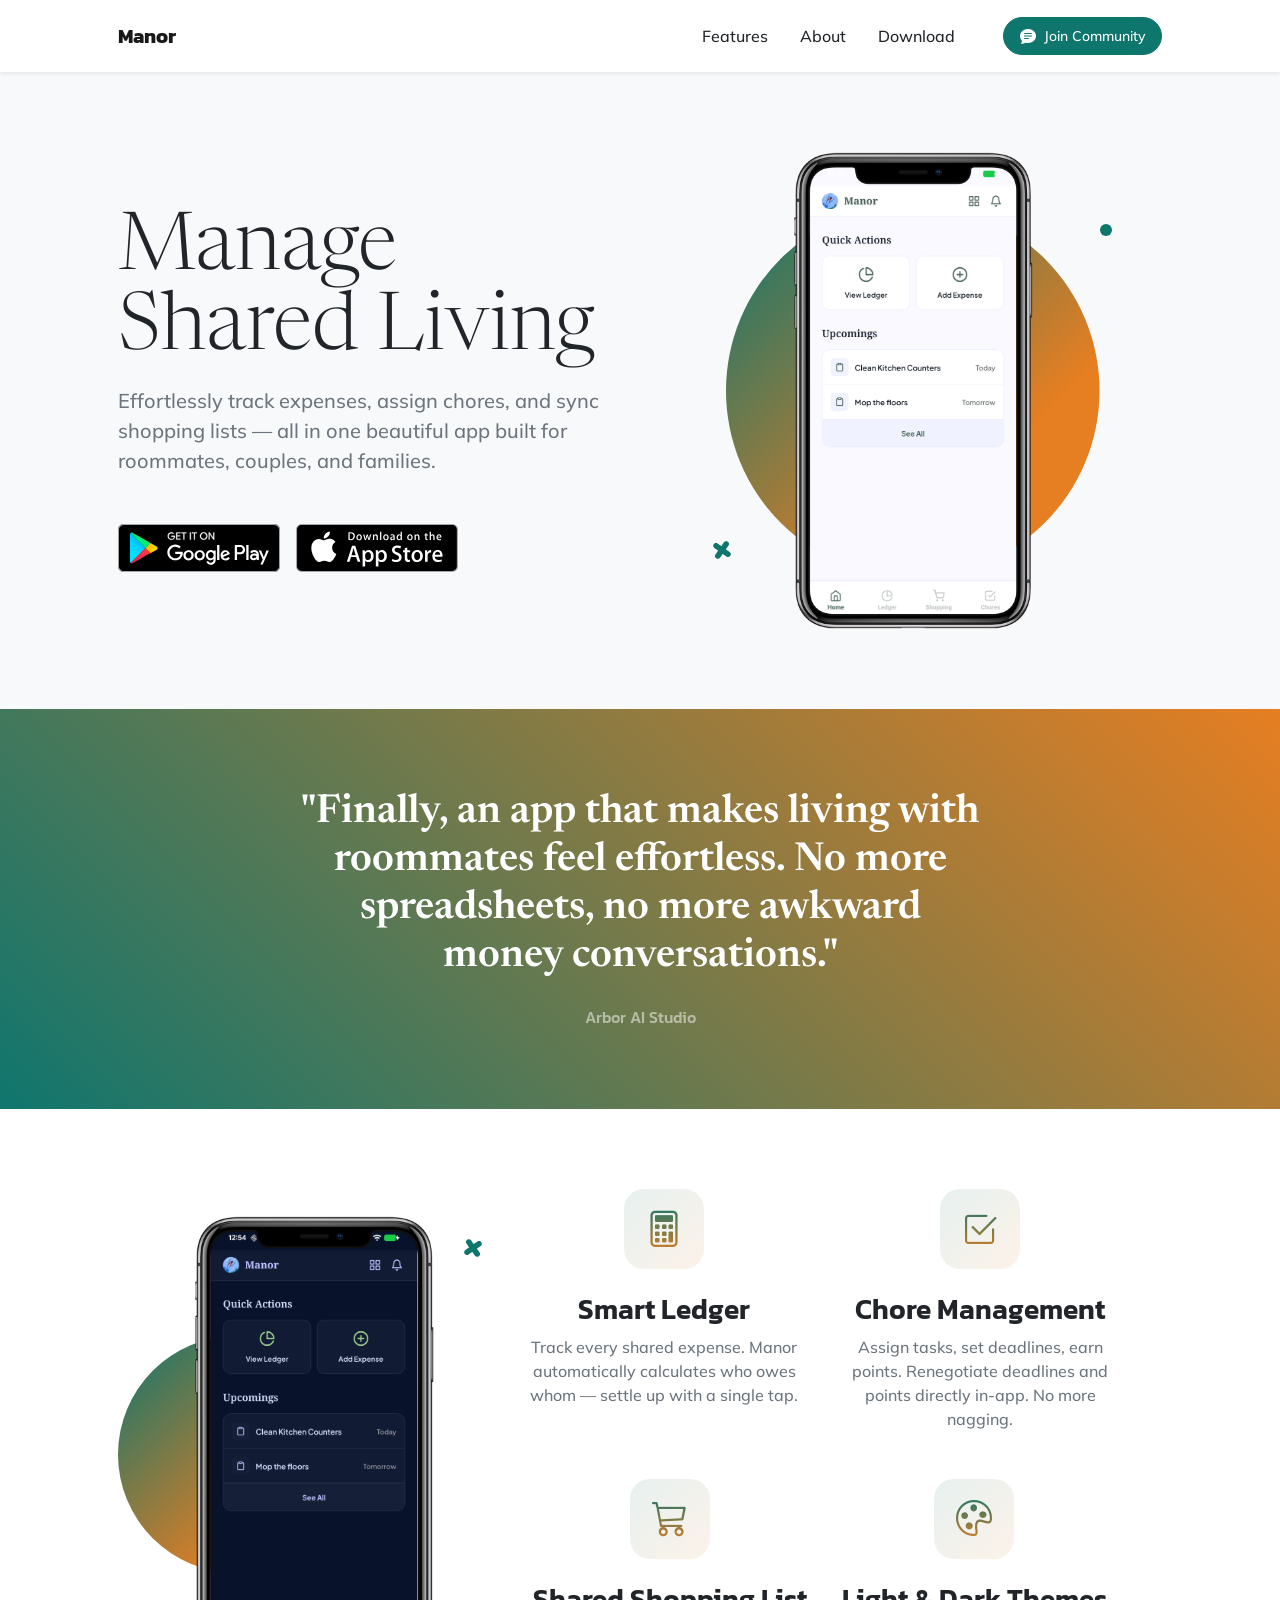
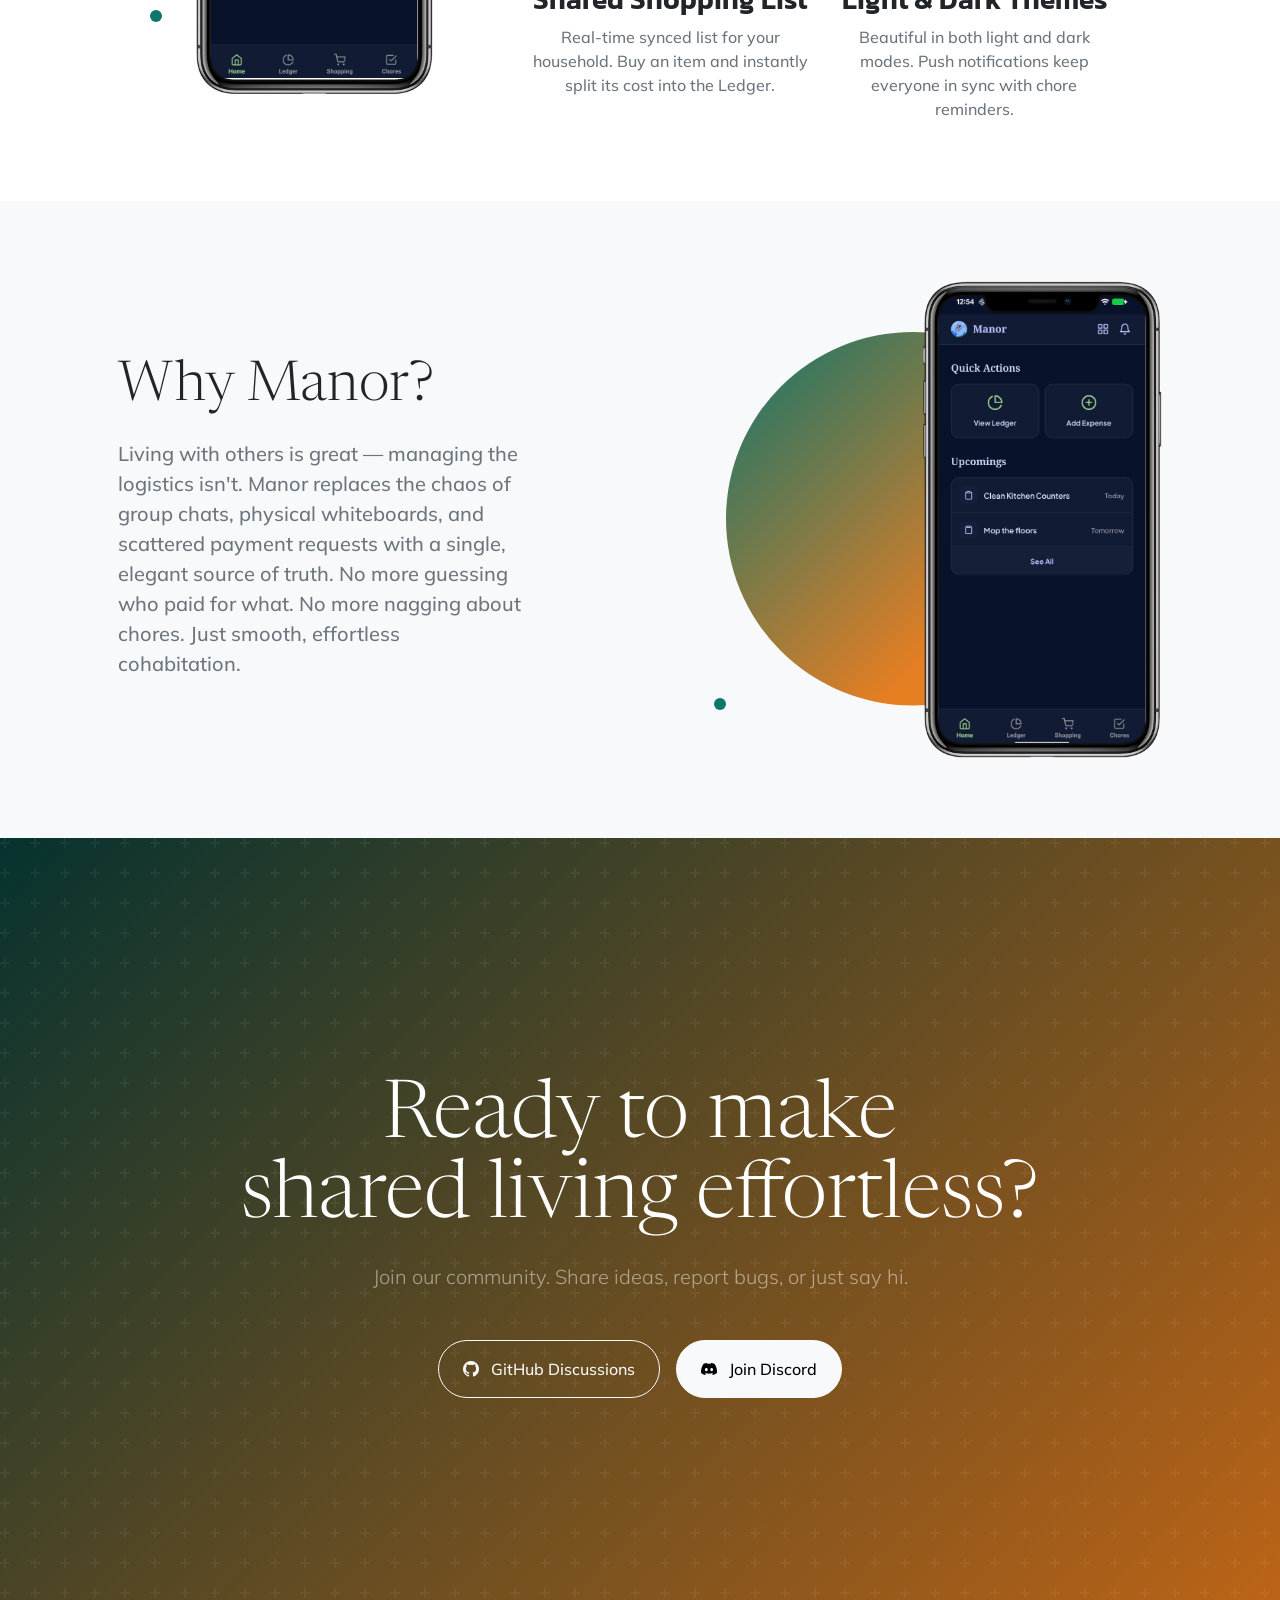
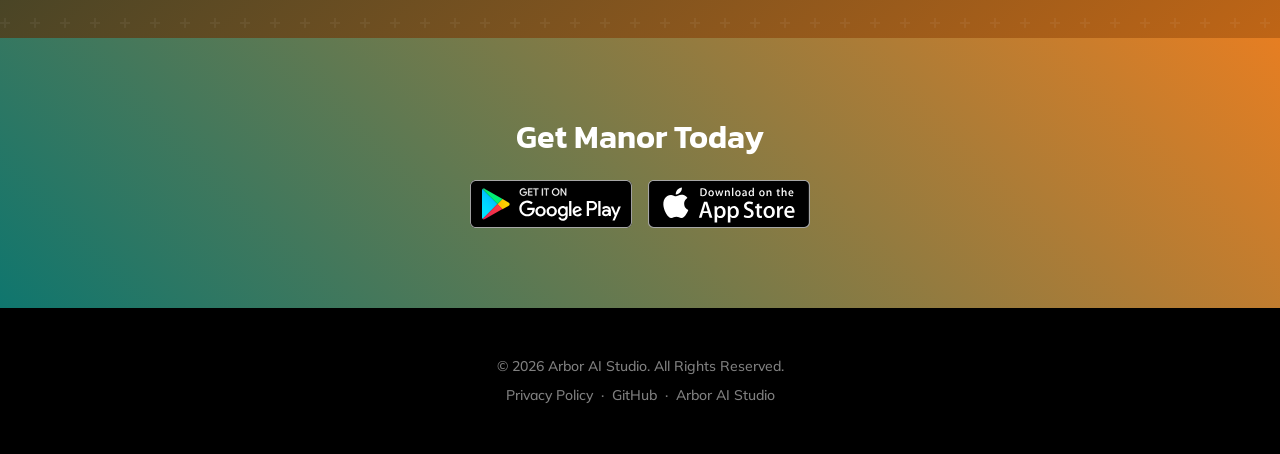
==== index.html @ 2f9d0861 "deploy: 63b6be047fc9ea821109b4c599ca8082a8f8515c arboraistudio/code-manor-home@63b6be047fc9ea821109b" ====
<!DOCTYPE html>
<html lang="en">
    <head>
        <meta charset="utf-8" />
        <meta name="viewport" content="width=device-width, initial-scale=1, shrink-to-fit=no" />
        <meta name="description" content="Manor makes shared living effortless. Track expenses, assign chores, and sync shopping lists — all in one app." />
        <meta name="author" content="Arbor AI Studio" />
        <title>Manor — Manage Shared Living</title>
        <link rel="icon" type="image/x-icon" href="assets/favicon.ico" />
        <!-- Bootstrap icons-->
        <link href="https://cdn.jsdelivr.net/npm/bootstrap-icons@1.5.0/font/bootstrap-icons.css" rel="stylesheet" />
        <!-- Google fonts-->
        <link rel="preconnect" href="https://fonts.gstatic.com" />
        <link href="https://fonts.googleapis.com/css2?family=Newsreader:ital,wght@0,600;1,600&amp;display=swap" rel="stylesheet" />
        <link href="https://fonts.googleapis.com/css2?family=Mulish:ital,wght@0,300;0,500;0,600;0,700;1,300;1,500;1,600;1,700&amp;display=swap" rel="stylesheet" />
        <link href="https://fonts.googleapis.com/css2?family=Kanit:ital,wght@0,400;1,400&amp;display=swap" rel="stylesheet" />
        <!-- Core theme CSS (includes Bootstrap)-->
        <link href="css/styles.css" rel="stylesheet" />
    </head>
    <body id="page-top">
        <!-- Navigation-->
        <nav class="navbar navbar-expand-lg navbar-light fixed-top shadow-sm" id="mainNav">
            <div class="container px-5">
                <a class="navbar-brand fw-bold" href="#page-top">Manor</a>
                <button class="navbar-toggler" type="button" data-bs-toggle="collapse" data-bs-target="#navbarResponsive" aria-controls="navbarResponsive" aria-expanded="false" aria-label="Toggle navigation">
                    Menu
                    <i class="bi-list"></i>
                </button>
                <div class="collapse navbar-collapse" id="navbarResponsive">
                    <ul class="navbar-nav ms-auto me-4 my-3 my-lg-0">
                        <li class="nav-item"><a class="nav-link me-lg-3" href="#features">Features</a></li>
                        <li class="nav-item"><a class="nav-link me-lg-3" href="#about">About</a></li>
                        <li class="nav-item"><a class="nav-link me-lg-3" href="#download">Download</a></li>
                    </ul>
                    <button class="btn btn-primary rounded-pill px-3 mb-2 mb-lg-0" data-bs-toggle="modal" data-bs-target="#feedbackModal">
                        <span class="d-flex align-items-center">
                            <i class="bi-chat-text-fill me-2"></i>
                            <span class="small">Join Community</span>
                        </span>
                    </button>
                </div>
            </div>
        </nav>
        <!-- Mashead header-->
        <header class="masthead">
            <div class="container px-5">
                <div class="row gx-5 align-items-center">
                    <div class="col-lg-6">
                        <!-- Mashead text and app badges-->
                        <div class="mb-5 mb-lg-0 text-center text-lg-start">
                            <h1 class="display-1 lh-1 mb-3">Manage Shared Living</h1>
                            <p class="lead fw-normal text-muted mb-5">Effortlessly track expenses, assign chores, and sync shopping lists — all in one beautiful app built for roommates, couples, and families.</p>
                            <div class="d-flex flex-column flex-lg-row align-items-center">
                                <a class="me-lg-3 mb-4 mb-lg-0" href="#!"><img class="app-badge" src="assets/img/google-play-badge.svg" alt="Get it on Google Play" /></a>
                                <a href="#!"><img class="app-badge" src="assets/img/app-store-badge.svg" alt="Download on the App Store" /></a>
                            </div>
                        </div>
                    </div>
                    <div class="col-lg-6">
                        <!-- Masthead device mockup with screenshot carousel-->
                        <div class="masthead-device-mockup">
                            <svg class="circle" viewBox="0 0 100 100" xmlns="http://www.w3.org/2000/svg">
                                <defs>
                                    <linearGradient id="circleGradient" gradientTransform="rotate(45)">
                                        <stop class="gradient-start-color" offset="0%"></stop>
                                        <stop class="gradient-end-color" offset="100%"></stop>
                                    </linearGradient>
                                </defs>
                                <circle cx="50" cy="50" r="50"></circle></svg
                            ><svg class="shape-1 d-none d-sm-block" viewBox="0 0 240.83 240.83" xmlns="http://www.w3.org/2000/svg">
                                <rect x="-32.54" y="78.39" width="305.92" height="84.05" rx="42.03" transform="translate(120.42 -49.88) rotate(45)"></rect>
                                <rect x="-32.54" y="78.39" width="305.92" height="84.05" rx="42.03" transform="translate(-49.88 120.42) rotate(-45)"></rect></svg
                            ><svg class="shape-2 d-none d-sm-block" viewBox="0 0 100 100" xmlns="http://www.w3.org/2000/svg"><circle cx="50" cy="50" r="50"></circle></svg>
                            <div class="device-wrapper">
                                <div class="device" data-device="iPhoneX" data-orientation="portrait" data-color="black">
                                    <div class="screen bg-black">
                                        <div class="screenshot-carousel" id="heroCarousel">
                                            <img src="assets/img/screenshots/light_01_home.png" alt="Home Dashboard" data-index="0" />
                                            <img src="assets/img/screenshots/light_02_ledger.png" alt="Ledger &amp; Expenses" data-index="1" />
                                            <img src="assets/img/screenshots/light_03_shopping.png" alt="Shared Shopping" data-index="2" />
                                            <img src="assets/img/screenshots/light_04_chores_list.png" alt="Chores List" data-index="3" />
                                            <img src="assets/img/screenshots/light_05_chore_details.png" alt="Chore Details" data-index="4" />
                                            <img src="assets/img/screenshots/light_06_chore_negotiate.png" alt="Chore Renegotiation" data-index="5" />
                                        </div>
                                    </div>
                                </div>
                            </div>
                        </div>
                    </div>
                </div>
            </div>
        </header>
        <!-- Quote/testimonial aside-->
        <aside class="text-center bg-gradient-primary-to-secondary">
            <div class="container px-5">
                <div class="row gx-5 justify-content-center">
                    <div class="col-xl-8">
                        <div class="h2 fs-1 text-white mb-4">"Finally, an app that makes living with roommates feel effortless. No more spreadsheets, no more awkward money conversations."</div>
                        <div class="text-white-50 font-alt">Arbor AI Studio</div>
                    </div>
                </div>
            </div>
        </aside>
        <!-- App features section-->
        <section id="features">
            <div class="container px-5">
                <div class="row gx-5 align-items-center">
                    <div class="col-lg-8 order-lg-1 mb-5 mb-lg-0">
                        <div class="container-fluid px-5">
                            <div class="row gx-5">
                                <div class="col-md-6 mb-5">
                                    <!-- Feature item: Ledger-->
                                    <div class="text-center">
                                        <div class="icon-feature-grid"><i class="bi-calculator"></i></div>
                                        <h3 class="font-alt">Smart Ledger</h3>
                                        <p class="text-muted mb-0">Track every shared expense. Manor automatically calculates who owes whom — settle up with a single tap.</p>
                                    </div>
                                </div>
                                <div class="col-md-6 mb-5">
                                    <!-- Feature item: Chores-->
                                    <div class="text-center">
                                        <div class="icon-feature-grid"><i class="bi-check2-square"></i></div>
                                        <h3 class="font-alt">Chore Management</h3>
                                        <p class="text-muted mb-0">Assign tasks, set deadlines, earn points. Renegotiate deadlines and points directly in-app. No more nagging.</p>
                                    </div>
                                </div>
                            </div>
                            <div class="row">
                                <div class="col-md-6 mb-5 mb-md-0">
                                    <!-- Feature item: Shopping-->
                                    <div class="text-center">
                                        <div class="icon-feature-grid"><i class="bi-cart3"></i></div>
                                        <h3 class="font-alt">Shared Shopping List</h3>
                                        <p class="text-muted mb-0">Real-time synced list for your household. Buy an item and instantly split its cost into the Ledger.</p>
                                    </div>
                                </div>
                                <div class="col-md-6">
                                    <!-- Feature item: Themes & Notifications-->
                                    <div class="text-center">
                                        <div class="icon-feature-grid"><i class="bi-palette"></i></div>
                                        <h3 class="font-alt">Light & Dark Themes</h3>
                                        <p class="text-muted mb-0">Beautiful in both light and dark modes. Push notifications keep everyone in sync with chore reminders.</p>
                                    </div>
                                </div>
                            </div>
                        </div>
                    </div>
                    <div class="col-lg-4 order-lg-0">
                        <!-- Features section device mockup-->
                        <div class="features-device-mockup">
                            <svg class="circle" viewBox="0 0 100 100" xmlns="http://www.w3.org/2000/svg">
                                <defs>
                                    <linearGradient id="circleGradient" gradientTransform="rotate(45)">
                                        <stop class="gradient-start-color" offset="0%"></stop>
                                        <stop class="gradient-end-color" offset="100%"></stop>
                                    </linearGradient>
                                </defs>
                                <circle cx="50" cy="50" r="50"></circle></svg
                            ><svg class="shape-1 d-none d-sm-block" viewBox="0 0 240.83 240.83" xmlns="http://www.w3.org/2000/svg">
                                <rect x="-32.54" y="78.39" width="305.92" height="84.05" rx="42.03" transform="translate(120.42 -49.88) rotate(45)"></rect>
                                <rect x="-32.54" y="78.39" width="305.92" height="84.05" rx="42.03" transform="translate(-49.88 120.42) rotate(-45)"></rect></svg
                            ><svg class="shape-2 d-none d-sm-block" viewBox="0 0 100 100" xmlns="http://www.w3.org/2000/svg"><circle cx="50" cy="50" r="50"></circle></svg>
                            <div class="device-wrapper">
                                <div class="device" data-device="iPhoneX" data-orientation="portrait" data-color="black">
                                    <div class="screen bg-black">
                                        <div class="screenshot-carousel" id="featuresCarousel">
                                            <img src="assets/img/screenshots/dark_01_home.png" alt="Dark Home Dashboard" data-index="0" />
                                            <img src="assets/img/screenshots/dark_02_ledger.png" alt="Dark Ledger" data-index="1" />
                                            <img src="assets/img/screenshots/dark_03_shopping.png" alt="Dark Shopping" data-index="2" />
                                            <img src="assets/img/screenshots/dark_04_chores_list.png" alt="Dark Chores List" data-index="3" />
                                            <img src="assets/img/screenshots/dark_05_chore_details.png" alt="Dark Chore Details" data-index="4" />
                                            <img src="assets/img/screenshots/dark_06_chore_negotiate.png" alt="Dark Renegotiation" data-index="5" />
                                        </div>
                                    </div>
                                </div>
                            </div>
                        </div>
                    </div>
                </div>
            </div>
        </section>
        <!-- About section-->
        <section class="bg-light" id="about">
            <div class="container px-5">
                <div class="row gx-5 align-items-center justify-content-center justify-content-lg-between">
                    <div class="col-12 col-lg-5">
                        <h2 class="display-4 lh-1 mb-4">Why Manor?</h2>
                        <p class="lead fw-normal text-muted mb-5 mb-lg-0">Living with others is great — managing the logistics isn't. Manor replaces the chaos of group chats, physical whiteboards, and scattered payment requests with a single, elegant source of truth. No more guessing who paid for what. No more nagging about chores. Just smooth, effortless cohabitation.</p>
                    </div>
                    <div class="col-sm-8 col-md-6">
                        <div class="about-device-mockup">
                            <svg class="circle" viewBox="0 0 100 100" xmlns="http://www.w3.org/2000/svg">
                                <defs>
                                    <linearGradient id="circleGradient" gradientTransform="rotate(45)">
                                        <stop class="gradient-start-color" offset="0%"></stop>
                                        <stop class="gradient-end-color" offset="100%"></stop>
                                    </linearGradient>
                                </defs>
                                <circle cx="50" cy="50" r="50"></circle></svg
                            ><svg class="shape-1 d-none d-sm-block" viewBox="0 0 240.83 240.83" xmlns="http://www.w3.org/2000/svg">
                                <rect x="-32.54" y="78.39" width="305.92" height="84.05" rx="42.03" transform="translate(120.42 -49.88) rotate(45)"></rect>
                                <rect x="-32.54" y="78.39" width="305.92" height="84.05" rx="42.03" transform="translate(-49.88 120.42) rotate(-45)"></rect></svg
                            ><svg class="shape-2 d-none d-sm-block" viewBox="0 0 100 100" xmlns="http://www.w3.org/2000/svg"><circle cx="50" cy="50" r="50"></circle></svg>
                            <div class="device-wrapper">
                                <div class="device" data-device="iPhoneX" data-orientation="portrait" data-color="black">
                                    <div class="screen bg-black">
                                        <div class="screenshot-carousel" id="aboutCarousel">
                                            <img src="assets/img/screenshots/dark_01_home.png" alt="Dark Home" data-index="0" />
                                            <img src="assets/img/screenshots/dark_02_ledger.png" alt="Dark Ledger" data-index="1" />
                                            <img src="assets/img/screenshots/dark_04_chores_list.png" alt="Dark Chores" data-index="2" />
                                        </div>
                                    </div>
                                </div>
                            </div>
                        </div>
                    </div>
                </div>
            </div>
        </section>
        <!-- Call to action section-->
        <section class="cta">
            <div class="cta-content">
                <div class="container px-5 text-center">
                    <h2 class="text-white display-1 lh-1 mb-4">
                        Ready to make
                        <br />
                        shared living effortless?
                    </h2>
                    <p class="text-white-50 lead mb-5">Join our community. Share ideas, report bugs, or just say hi.</p>
                    <div class="d-flex flex-column flex-sm-row justify-content-center gap-3">
                        <a class="btn btn-outline-light py-3 px-4 rounded-pill" href="https://github.com/arboraistudio/manor-discussion/discussions/new?category=new-ideas-feature-request" target="_blank">
                            <i class="bi-github me-2"></i>
                            GitHub Discussions
                        </a>
                        <a class="btn btn-light py-3 px-4 rounded-pill" data-bs-toggle="modal" data-bs-target="#feedbackModal">
                            <i class="bi-discord me-2"></i>
                            Join Discord
                        </a>
                    </div>
                </div>
            </div>
        </section>
        <!-- App badge section-->
        <section class="bg-gradient-primary-to-secondary" id="download">
            <div class="container px-5">
                <h2 class="text-center text-white font-alt mb-4">Get Manor Today</h2>
                <div class="d-flex flex-column flex-lg-row align-items-center justify-content-center">
                    <a class="me-lg-3 mb-4 mb-lg-0" href="#!"><img class="app-badge" src="assets/img/google-play-badge.svg" alt="Get it on Google Play" /></a>
                    <a href="#!"><img class="app-badge" src="assets/img/app-store-badge.svg" alt="Download on the App Store" /></a>
                </div>
            </div>
        </section>
        <!-- Footer-->
        <footer class="bg-black text-center py-5">
            <div class="container px-5">
                <div class="text-white-50 small">
                    <div class="mb-2">&copy; 2026 Arbor AI Studio. All Rights Reserved.</div>
                    <a href="privacy/">Privacy Policy</a>
                    <span class="mx-1">&middot;</span>
                    <a href="https://github.com/arboraistudio/manor-home" target="_blank">GitHub</a>
                    <span class="mx-1">&middot;</span>
                    <a href="https://arboraistudio.com" target="_blank">Arbor AI Studio</a>
                </div>
            </div>
        </footer>
        <!-- Feedback Modal-->
        <div class="modal fade" id="feedbackModal" tabindex="-1" aria-labelledby="feedbackModalLabel" aria-hidden="true">
            <div class="modal-dialog modal-dialog-centered">
                <div class="modal-content">
                    <div class="modal-header bg-gradient-primary-to-secondary p-4">
                        <h5 class="modal-title font-alt text-white" id="feedbackModalLabel">Join the Community</h5>
                        <button class="btn-close btn-close-white" type="button" data-bs-dismiss="modal" aria-label="Close"></button>
                    </div>
                    <div class="modal-body border-0 p-4">
                        <div class="text-center mb-4">
                            <p class="lead mb-4">We'd love to hear from you! Join our community to share feedback, request features, or just say hi.</p>
                            <div class="d-flex flex-column gap-3 align-items-center">
                                <a class="btn btn-primary rounded-pill px-4 py-3 w-100" href="https://github.com/arboraistudio/manor-discussion/discussions/new?category=new-ideas-feature-request" target="_blank">
                                    <i class="bi-github me-2"></i>
                                    GitHub Discussions
                                </a>
                                <a class="btn btn-outline-primary rounded-pill px-4 py-3 w-100" href="https://discord.gg/J4cp3aukYS" target="_blank">
                                    <i class="bi-discord me-2"></i>
                                    Join Discord
                                </a>
                                <a class="btn btn-link text-muted" href="mailto:contact@arboraistudio.com">
                                    <i class="bi-envelope me-2"></i>
                                    contact@arboraistudio.com
                                </a>
                            </div>
                        </div>
                    </div>
                </div>
            </div>
        </div>
        <!-- Bootstrap core JS-->
        <script src="https://cdn.jsdelivr.net/npm/bootstrap@5.2.3/dist/js/bootstrap.bundle.min.js"></script>
        <!-- Core theme JS-->
        <script src="js/scripts.js"></script>
    </body>
</html>
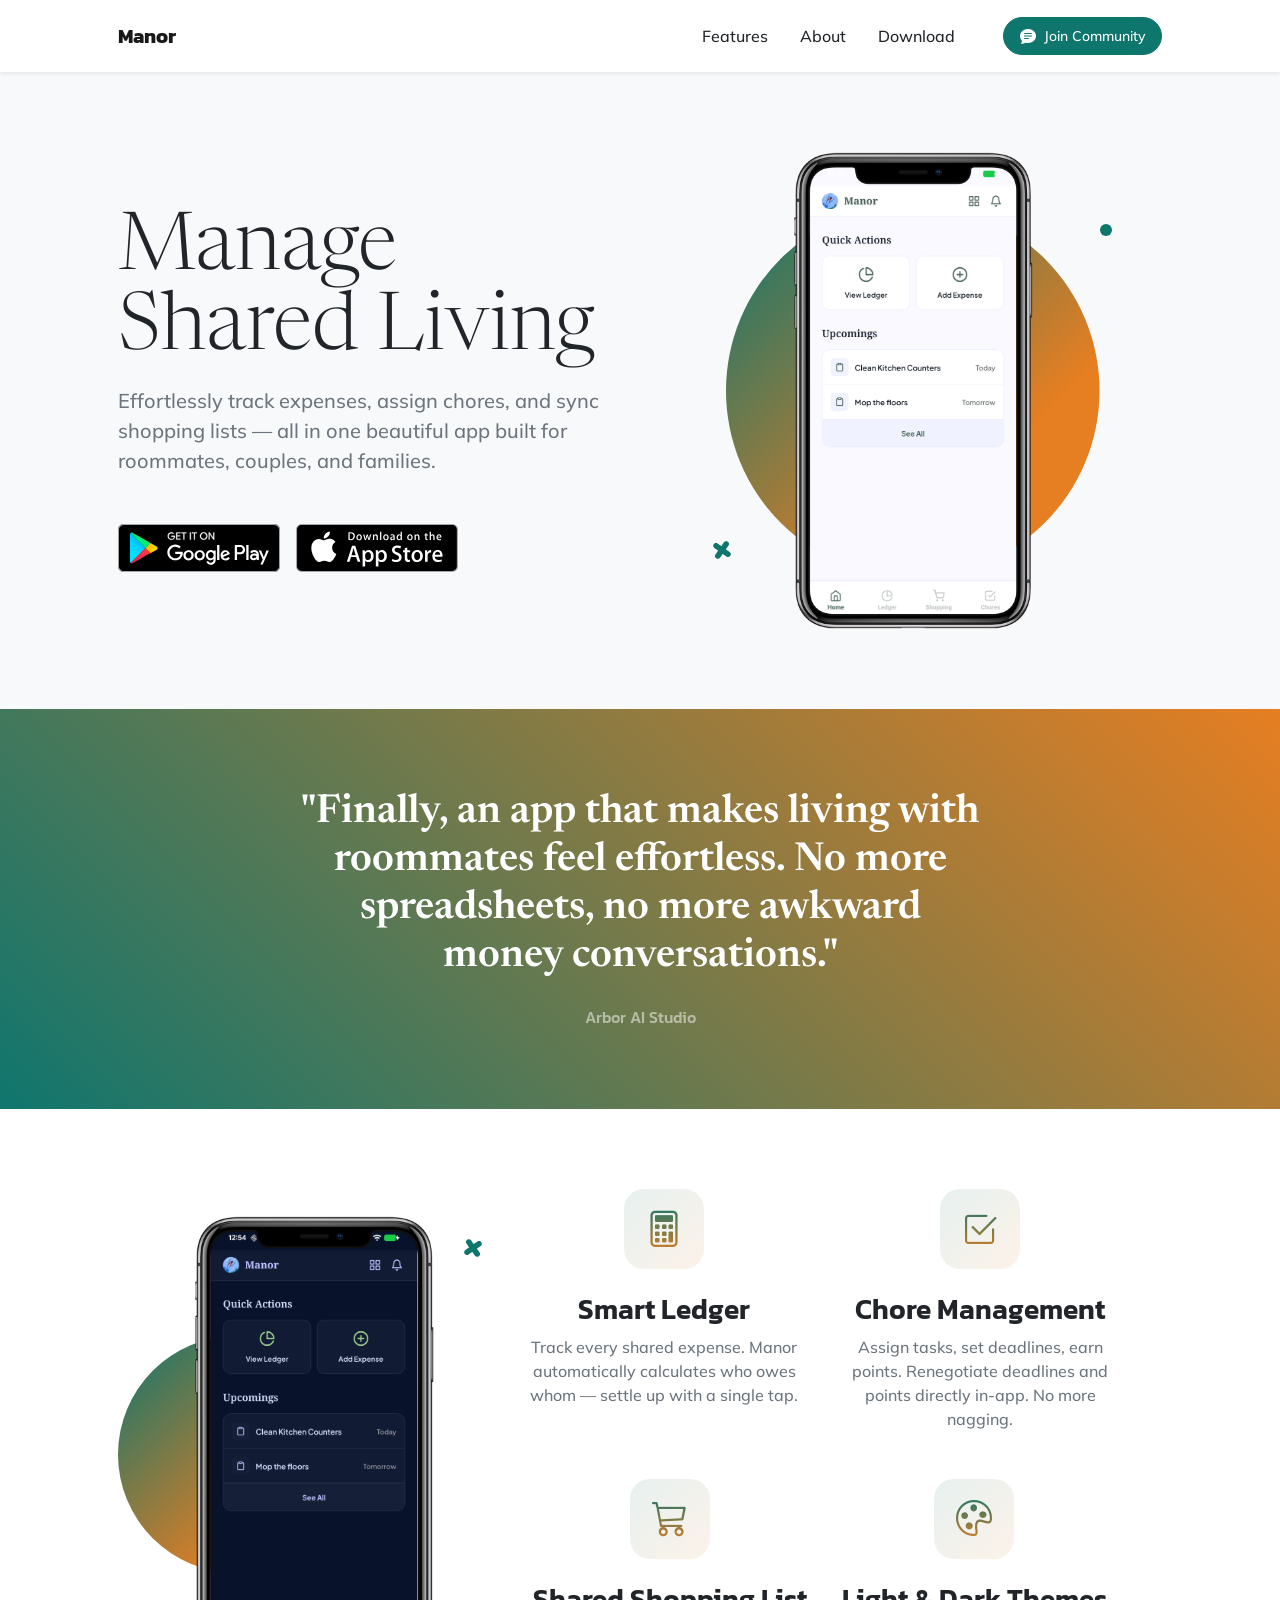
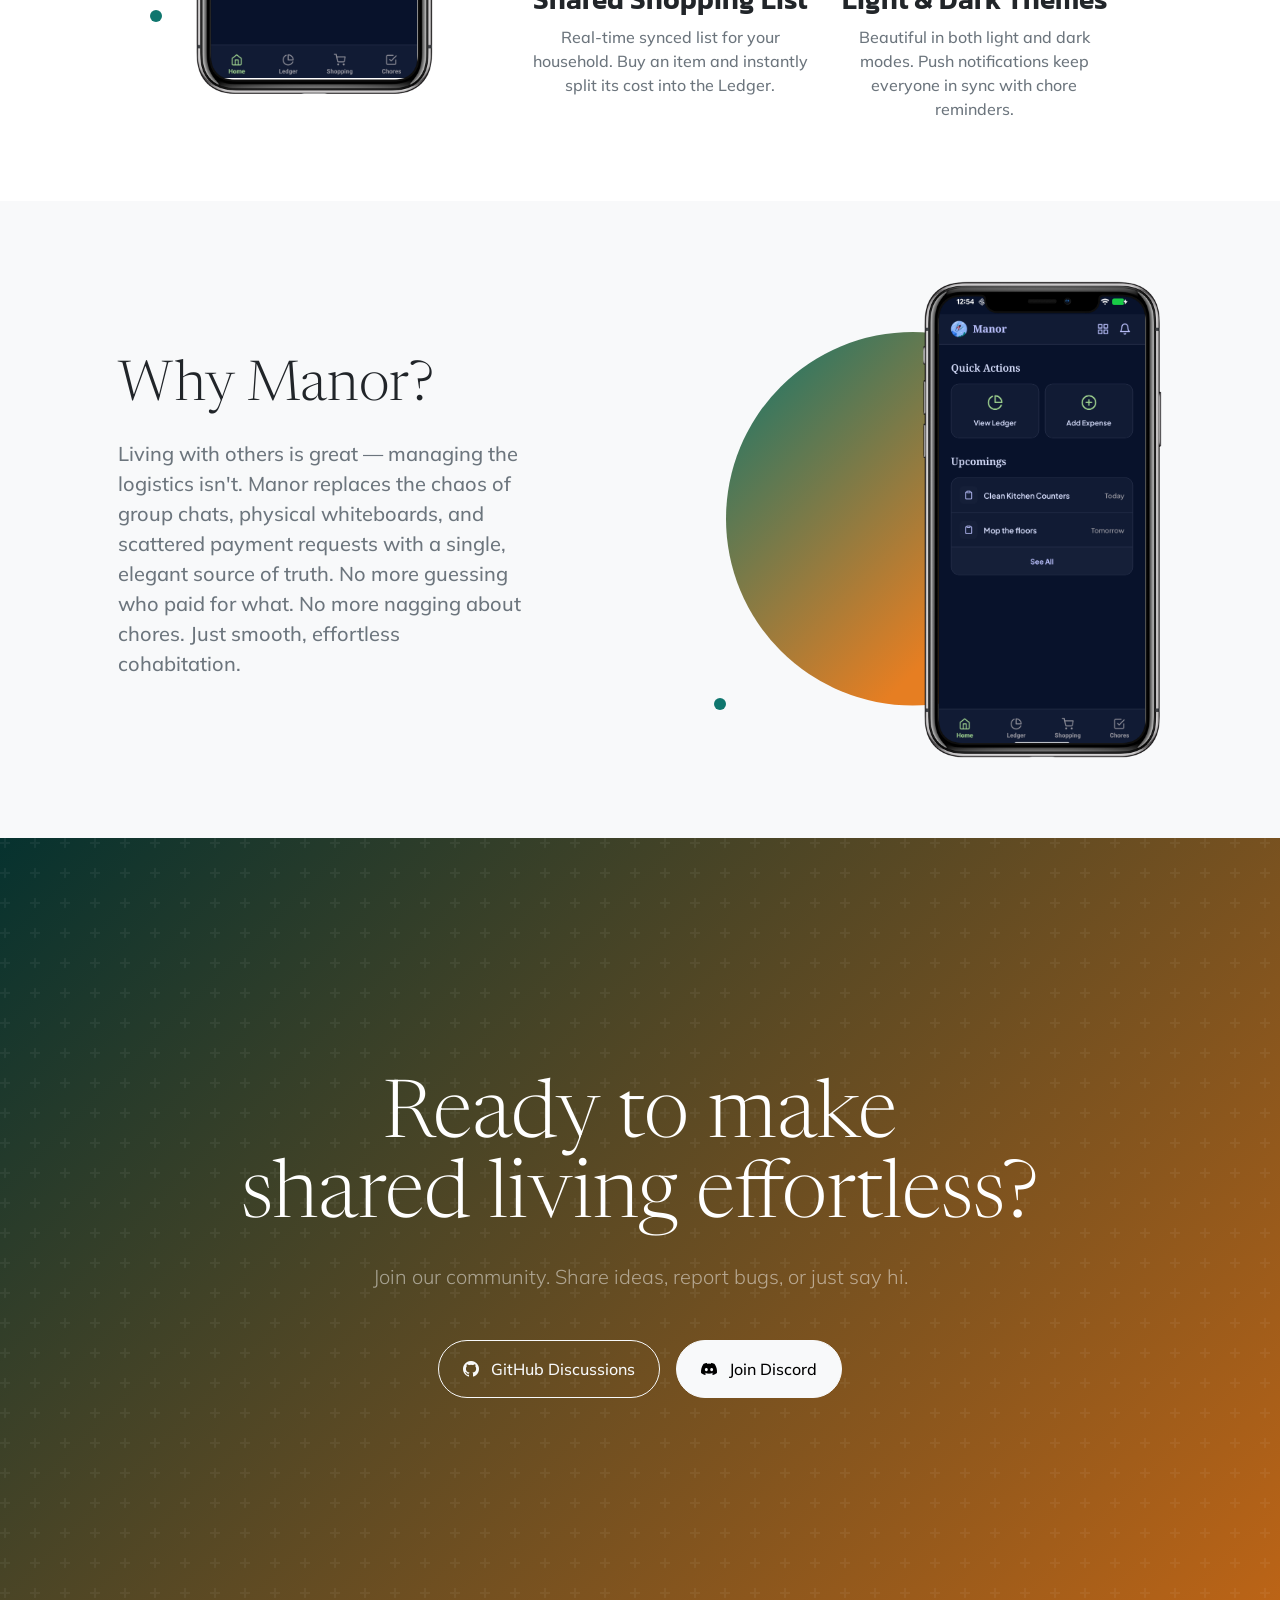
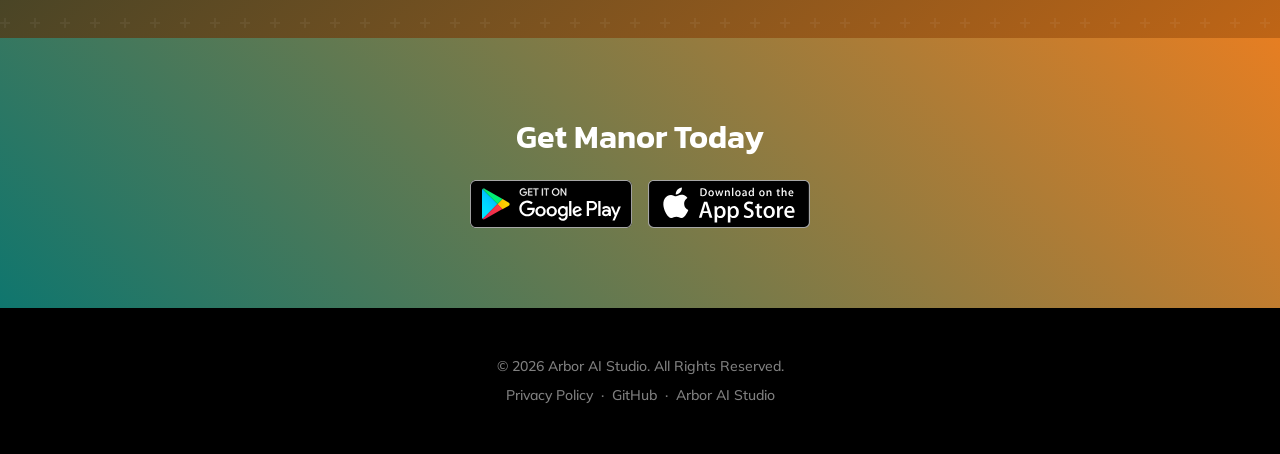
==== commit f6645d02: "deploy: 013476b49a0804bf6ac57c040eef243bf39b1ae9 arboraistudio/code-manor-home@013476b49a0804bf6ac57" ====
--- a/index.html
+++ b/index.html
@@ -228,7 +228,7 @@
                     </h2>
                     <p class="text-white-50 lead mb-5">Join our community. Share ideas, report bugs, or just say hi.</p>
                     <div class="d-flex flex-column flex-sm-row justify-content-center gap-3">
-                        <a class="btn btn-outline-light py-3 px-4 rounded-pill" href="https://github.com/arboraistudio/manor-discussion/discussions/new?category=new-ideas-feature-request" target="_blank">
+                        <a class="btn btn-outline-light py-3 px-4 rounded-pill" href="https://github.com/arboraistudio/manor-home/discussions" target="_blank">
                             <i class="bi-github me-2"></i>
                             GitHub Discussions
                         </a>
@@ -275,7 +275,7 @@
                         <div class="text-center mb-4">
                             <p class="lead mb-4">We'd love to hear from you! Join our community to share feedback, request features, or just say hi.</p>
                             <div class="d-flex flex-column gap-3 align-items-center">
-                                <a class="btn btn-primary rounded-pill px-4 py-3 w-100" href="https://github.com/arboraistudio/manor-discussion/discussions/new?category=new-ideas-feature-request" target="_blank">
+                                <a class="btn btn-primary rounded-pill px-4 py-3 w-100" href="https://github.com/arboraistudio/manor-home/discussions" target="_blank">
                                     <i class="bi-github me-2"></i>
                                     GitHub Discussions
                                 </a>
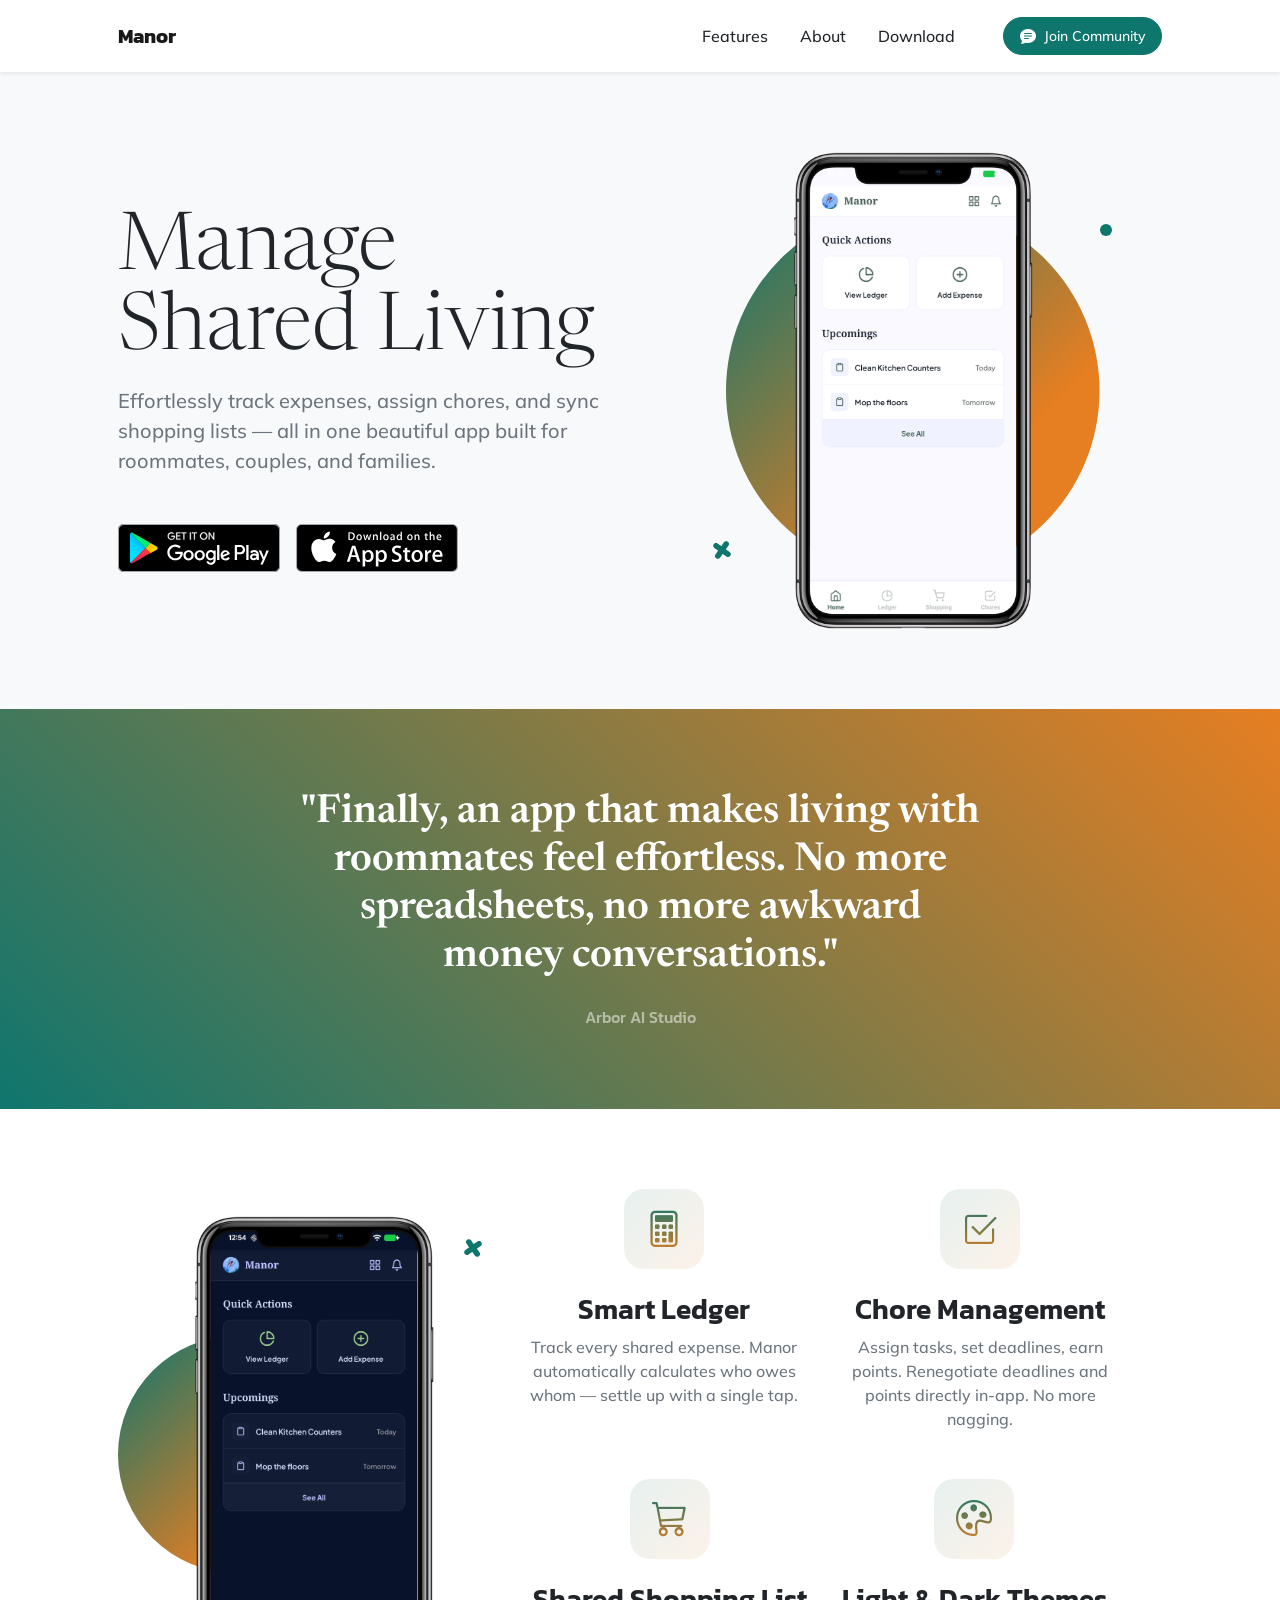
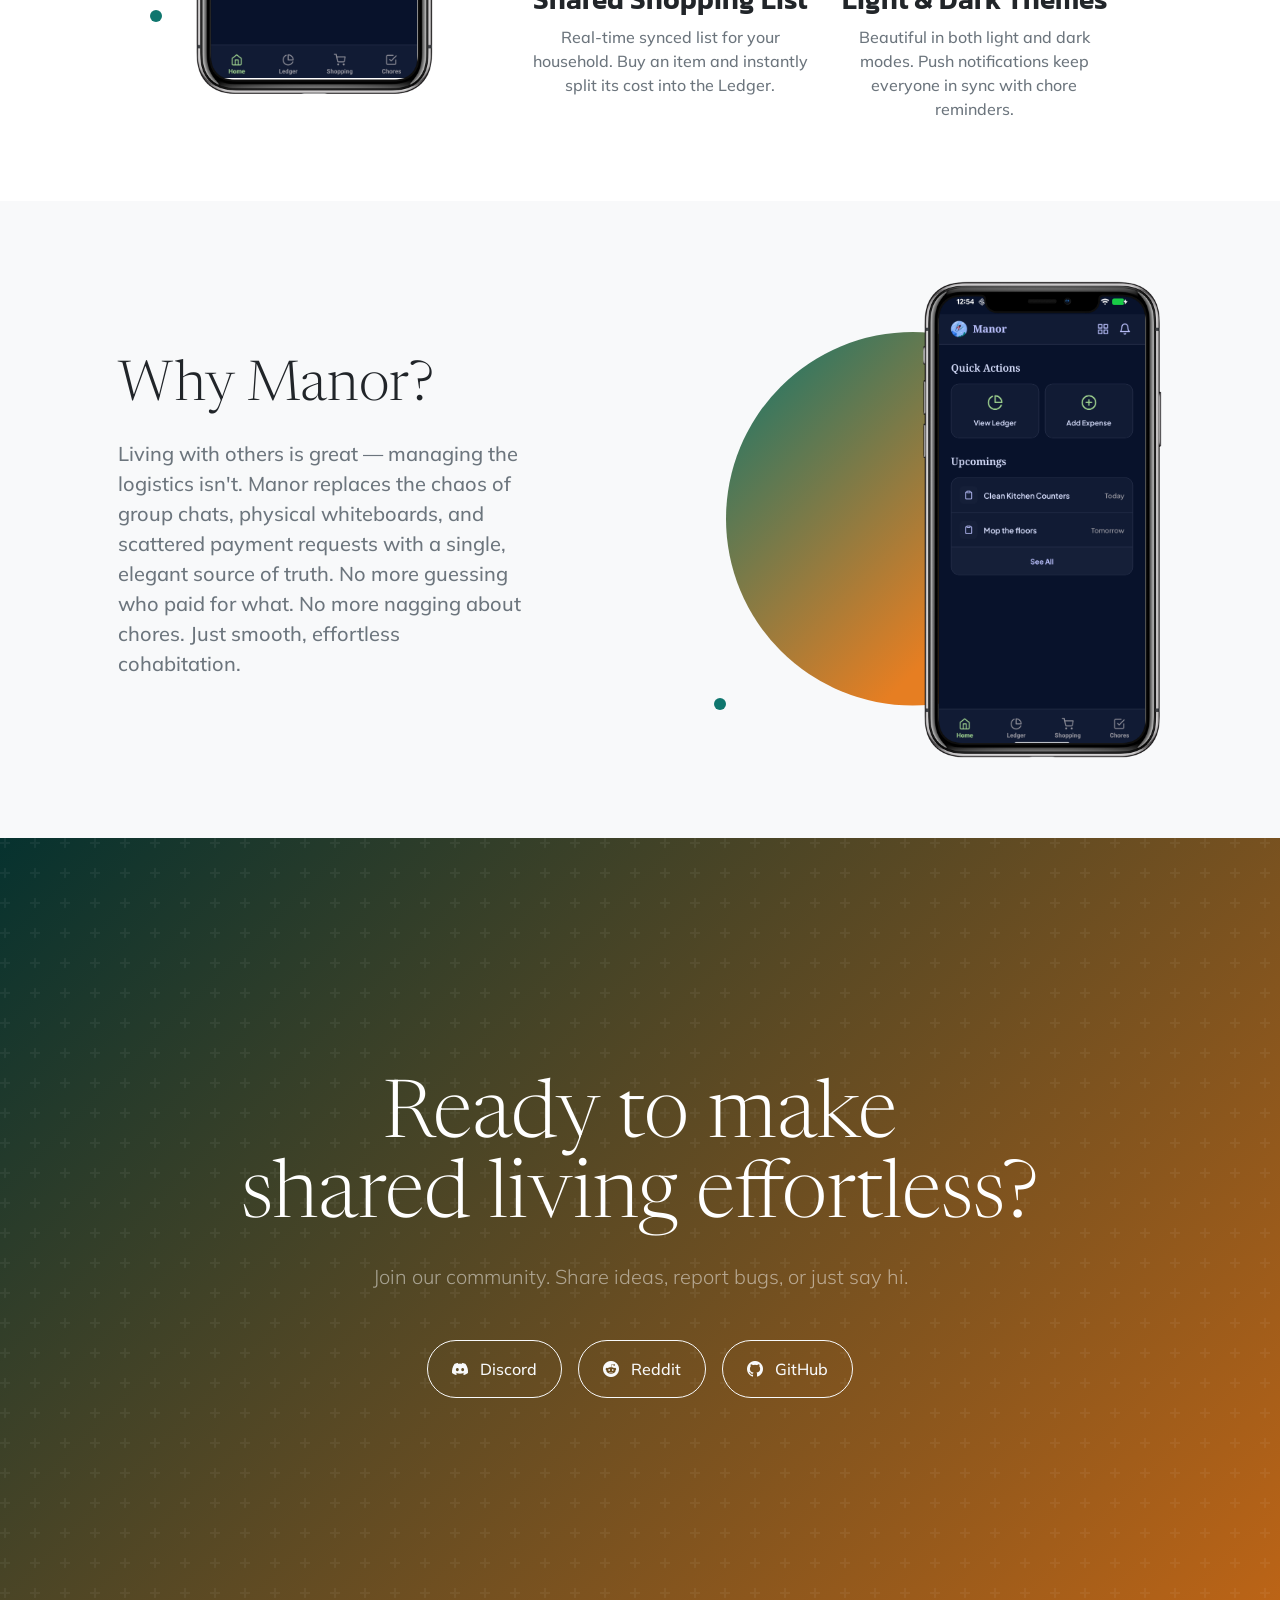
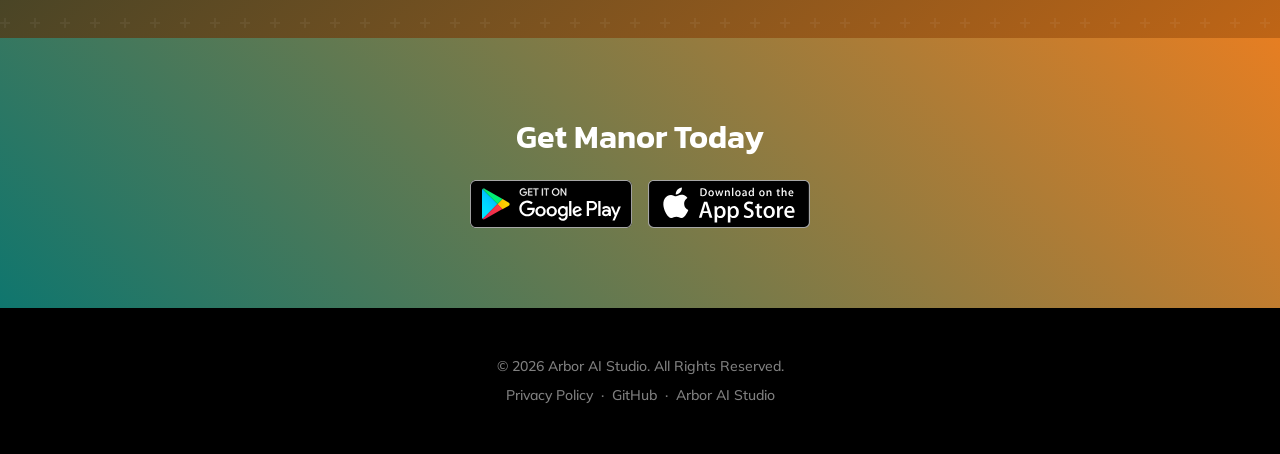
==== commit 97920e54: "deploy: a358c34a667642338fff2fff0ca993c6be632a5e arboraistudio/code-manor-home@a358c34a667642338fff2" ====
--- a/index.html
+++ b/index.html
@@ -228,13 +228,17 @@
                     </h2>
                     <p class="text-white-50 lead mb-5">Join our community. Share ideas, report bugs, or just say hi.</p>
                     <div class="d-flex flex-column flex-sm-row justify-content-center gap-3">
+                        <a class="btn btn-outline-light py-3 px-4 rounded-pill" href="https://discord.gg/J4cp3aukYS" target="_blank">
+                            <i class="bi-discord me-2"></i>
+                            Discord
+                        </a>
+                        <a class="btn btn-outline-light py-3 px-4 rounded-pill" href="https://www.reddit.com/r/manorApp/" target="_blank">
+                            <i class="bi-reddit me-2"></i>
+                            Reddit
+                        </a>
                         <a class="btn btn-outline-light py-3 px-4 rounded-pill" href="https://github.com/arboraistudio/manor-home/discussions" target="_blank">
                             <i class="bi-github me-2"></i>
-                            GitHub Discussions
-                        </a>
-                        <a class="btn btn-light py-3 px-4 rounded-pill" data-bs-toggle="modal" data-bs-target="#feedbackModal">
-                            <i class="bi-discord me-2"></i>
-                            Join Discord
+                            GitHub
                         </a>
                     </div>
                 </div>
@@ -273,21 +277,45 @@
                     </div>
                     <div class="modal-body border-0 p-4">
                         <div class="text-center mb-4">
-                            <p class="lead mb-4">We'd love to hear from you! Join our community to share feedback, request features, or just say hi.</p>
-                            <div class="d-flex flex-column gap-3 align-items-center">
-                                <a class="btn btn-primary rounded-pill px-4 py-3 w-100" href="https://github.com/arboraistudio/manor-home/discussions" target="_blank">
-                                    <i class="bi-github me-2"></i>
-                                    GitHub Discussions
+                            <p class="lead mb-4">We're building Manor for you. Found a bug? Have a feature idea? Just want to say hi? Join the conversation on your favorite platform.</p>
+                            <div class="d-flex flex-column gap-3">
+                                <a class="community-link" href="https://discord.gg/J4cp3aukYS" target="_blank" style="border-left: 3px solid #5865f2">
+                                    <div class="d-flex align-items-center">
+                                        <div class="community-icon" style="background: rgba(88, 101, 242, 0.1); color: #5865f2"><i class="bi-discord"></i></div>
+                                        <div class="flex-grow-1 text-start ms-3">
+                                            <div class="fw-bold">Discord</div>
+                                            <small class="text-muted">Chat with us in real-time. Best for quick bug reports and casual chats.</small>
+                                        </div>
+                                        <i class="bi-arrow-up-right text-muted"></i>
+                                    </div>
                                 </a>
-                                <a class="btn btn-outline-primary rounded-pill px-4 py-3 w-100" href="https://discord.gg/J4cp3aukYS" target="_blank">
-                                    <i class="bi-discord me-2"></i>
-                                    Join Discord
+                                <a class="community-link" href="https://www.reddit.com/r/manorApp/" target="_blank" style="border-left: 3px solid #ff4500">
+                                    <div class="d-flex align-items-center">
+                                        <div class="community-icon" style="background: rgba(255, 69, 0, 0.1); color: #ff4500"><i class="bi-reddit"></i></div>
+                                        <div class="flex-grow-1 text-start ms-3">
+                                            <div class="fw-bold">Reddit</div>
+                                            <small class="text-muted">Join our subreddit to vote on features and read longer discussions.</small>
+                                        </div>
+                                        <i class="bi-arrow-up-right text-muted"></i>
+                                    </div>
                                 </a>
-                                <a class="btn btn-link text-muted" href="mailto:contact@arboraistudio.com">
-                                    <i class="bi-envelope me-2"></i>
-                                    contact@arboraistudio.com
+                                <a class="community-link" href="https://github.com/arboraistudio/manor-home/discussions" target="_blank" style="border-left: 3px solid #333">
+                                    <div class="d-flex align-items-center">
+                                        <div class="community-icon" style="background: rgba(51, 51, 51, 0.1); color: #333"><i class="bi-github"></i></div>
+                                        <div class="flex-grow-1 text-start ms-3">
+                                            <div class="fw-bold">GitHub Discussions</div>
+                                            <small class="text-muted">For the tech-savvy. Perfect for detailed bug reports and tracking our roadmap.</small>
+                                        </div>
+                                        <i class="bi-arrow-up-right text-muted"></i>
+                                    </div>
                                 </a>
                             </div>
+                        </div>
+                        <div class="text-center mt-3">
+                            <a class="btn btn-link text-muted" href="mailto:contact@arboraistudio.com">
+                                <i class="bi-envelope me-2"></i>
+                                contact@arboraistudio.com
+                            </a>
                         </div>
                     </div>
                 </div>
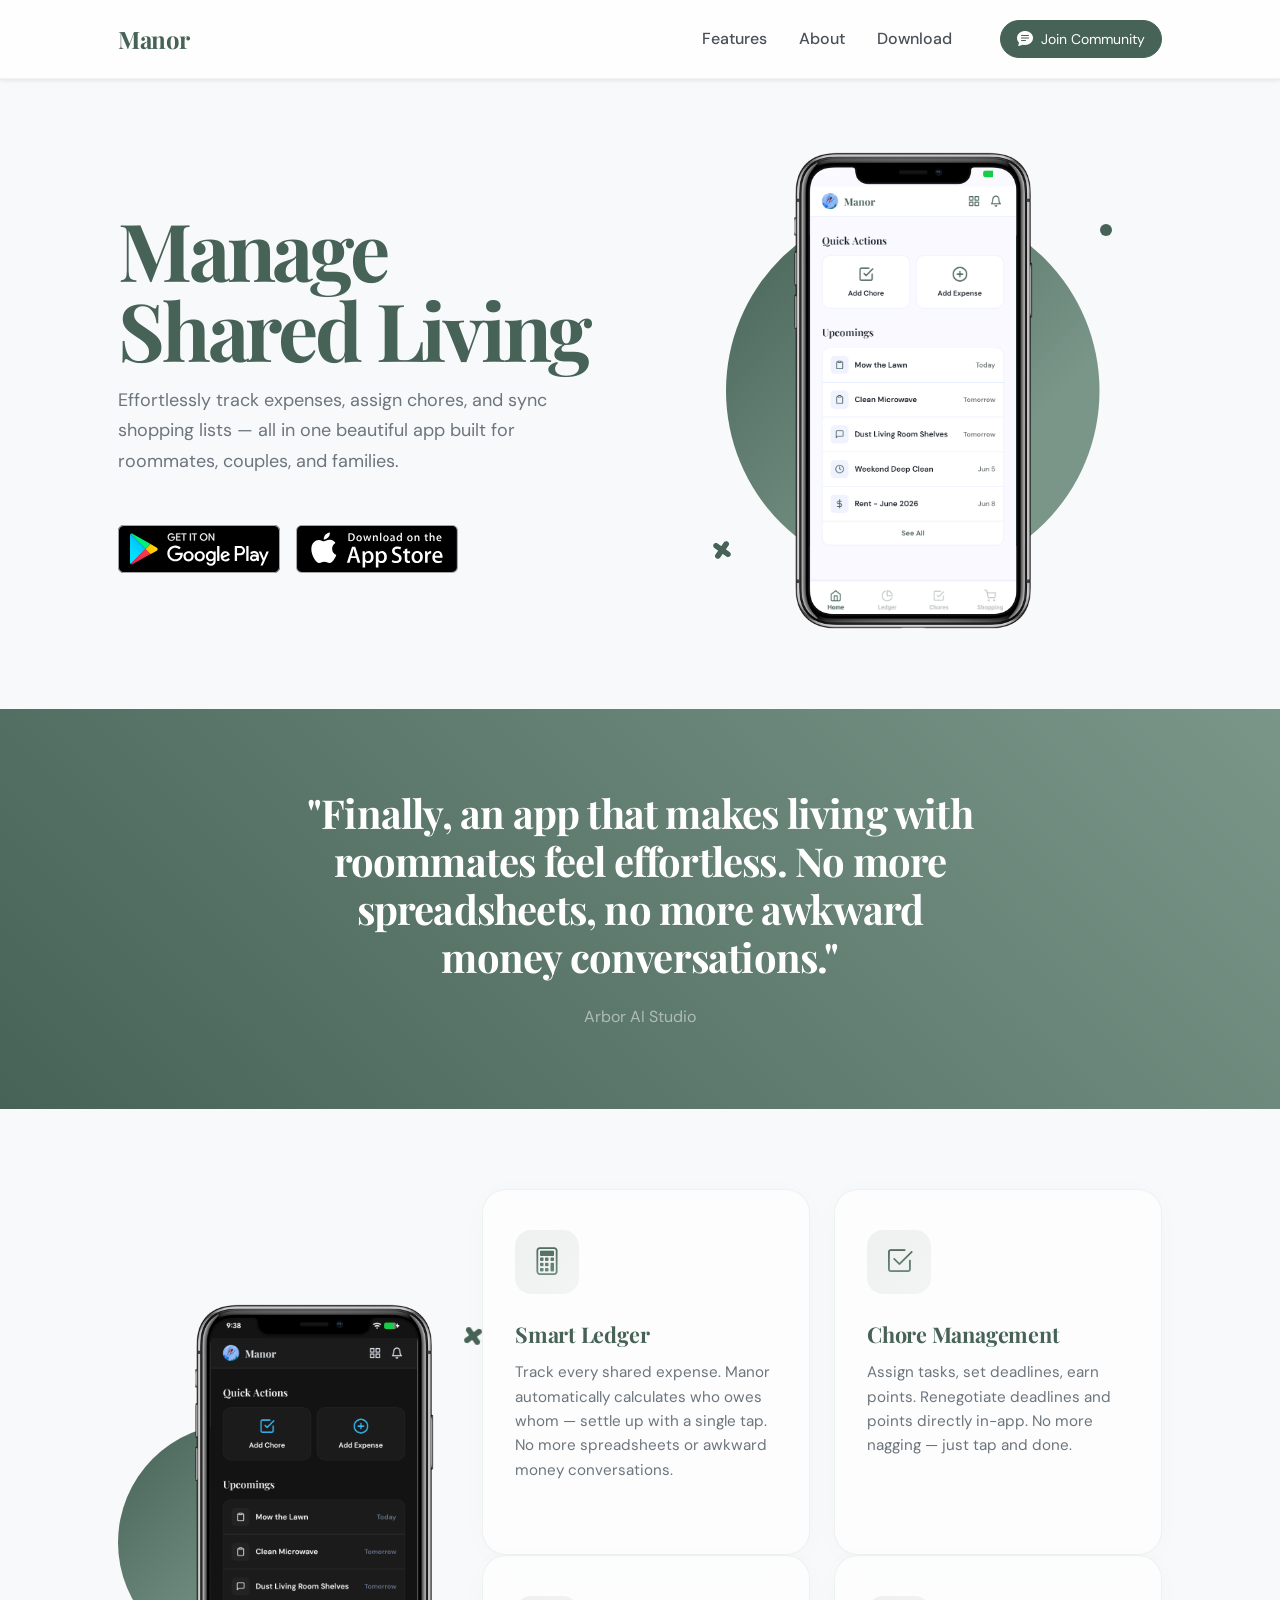
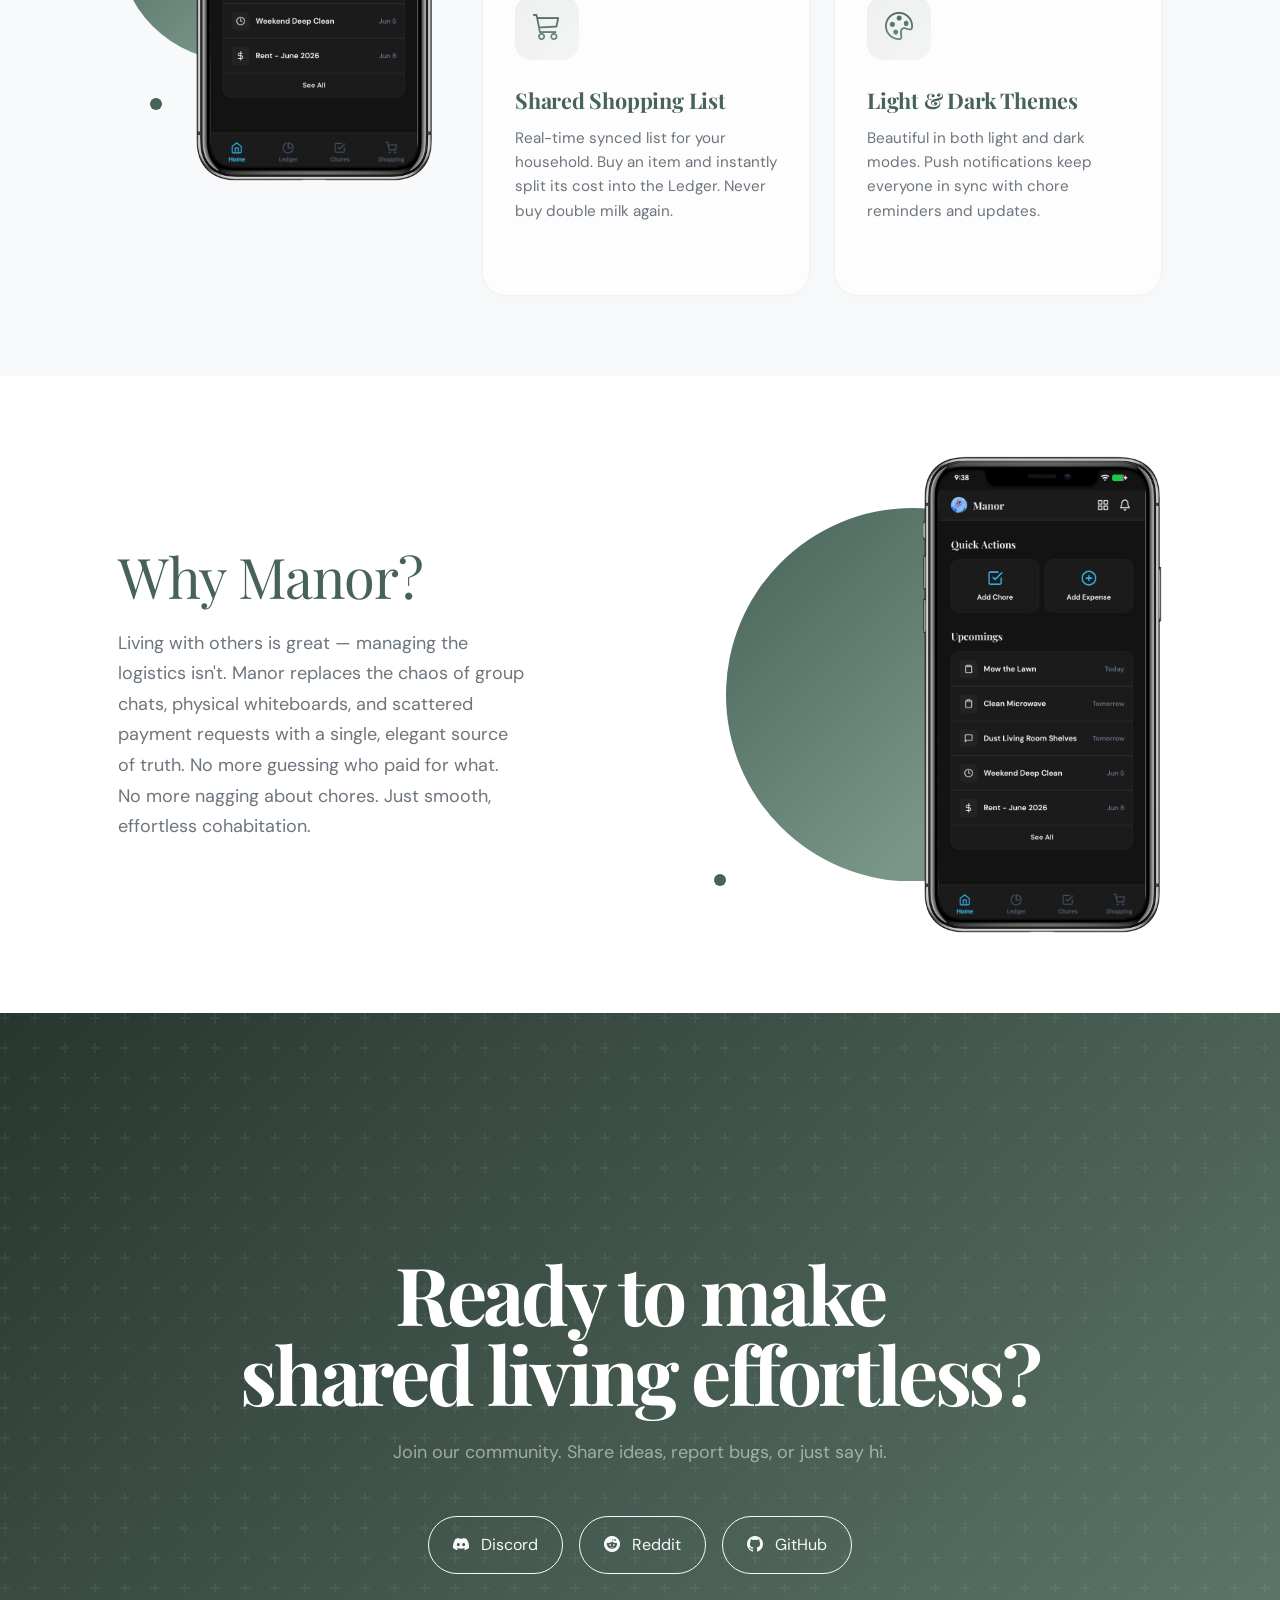
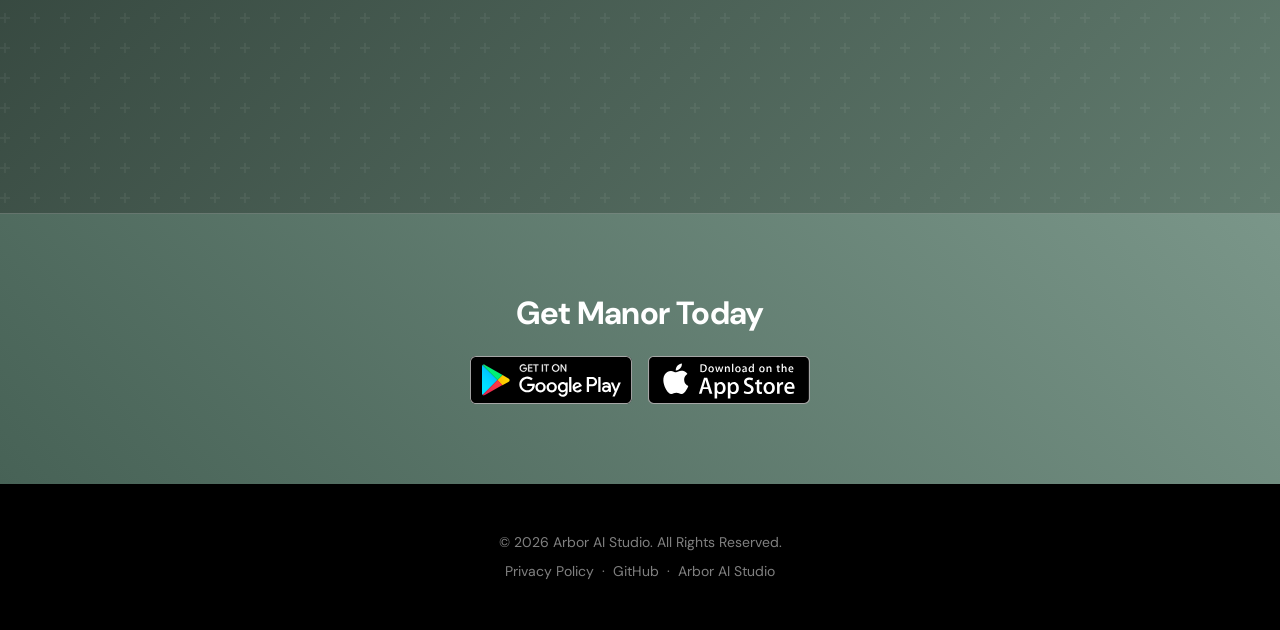
==== commit 4e0b637a: "deploy: ad12b8e1f8e2d6a8574f81cf4b281a38643568ac arboraistudio/code-manor-home@ad12b8e1f8e2d6a8574f8" ====
--- a/index.html
+++ b/index.html
@@ -10,10 +10,8 @@
         <!-- Bootstrap icons-->
         <link href="https://cdn.jsdelivr.net/npm/bootstrap-icons@1.5.0/font/bootstrap-icons.css" rel="stylesheet" />
         <!-- Google fonts-->
-        <link rel="preconnect" href="https://fonts.gstatic.com" />
-        <link href="https://fonts.googleapis.com/css2?family=Newsreader:ital,wght@0,600;1,600&amp;display=swap" rel="stylesheet" />
-        <link href="https://fonts.googleapis.com/css2?family=Mulish:ital,wght@0,300;0,500;0,600;0,700;1,300;1,500;1,600;1,700&amp;display=swap" rel="stylesheet" />
-        <link href="https://fonts.googleapis.com/css2?family=Kanit:ital,wght@0,400;1,400&amp;display=swap" rel="stylesheet" />
+        <link href="https://fonts.googleapis.com/css2?family=Playfair+Display:ital,wght@0,600;0,700;1,600&amp;display=swap" rel="stylesheet" />
+        <link href="https://fonts.googleapis.com/css2?family=DM+Sans:ital,opsz,wght@0,9..40,300;0,9..40,400;0,9..40,500;0,9..40,600;0,9..40,700;1,9..40,400;1,9..40,600&amp;display=swap" rel="stylesheet" />
         <!-- Core theme CSS (includes Bootstrap)-->
         <link href="css/styles.css" rel="stylesheet" />
     </head>
@@ -51,8 +49,8 @@
                             <h1 class="display-1 lh-1 mb-3">Manage Shared Living</h1>
                             <p class="lead fw-normal text-muted mb-5">Effortlessly track expenses, assign chores, and sync shopping lists — all in one beautiful app built for roommates, couples, and families.</p>
                             <div class="d-flex flex-column flex-lg-row align-items-center">
-                                <a class="me-lg-3 mb-4 mb-lg-0" href="#!"><img class="app-badge" src="assets/img/google-play-badge.svg" alt="Get it on Google Play" /></a>
-                                <a href="#!"><img class="app-badge" src="assets/img/app-store-badge.svg" alt="Download on the App Store" /></a>
+                                <a class="me-lg-3 mb-4 mb-lg-0" href="https://play.google.com/store/apps/details?id=com.arboraistudio.manor.staging" target="_blank"><img class="app-badge" src="assets/img/google-play-badge.svg" alt="Get it on Google Play" /></a>
+                                <a href="https://testflight.apple.com/join/fvXp8SEC" target="_blank"><img class="app-badge" src="assets/img/app-store-badge.svg" alt="Download on the App Store" /></a>
                             </div>
                         </div>
                     </div>
@@ -76,11 +74,12 @@
                                     <div class="screen bg-black">
                                         <div class="screenshot-carousel" id="heroCarousel">
                                             <img src="assets/img/screenshots/light_01_home.png" alt="Home Dashboard" data-index="0" />
-                                            <img src="assets/img/screenshots/light_02_ledger.png" alt="Ledger &amp; Expenses" data-index="1" />
-                                            <img src="assets/img/screenshots/light_03_shopping.png" alt="Shared Shopping" data-index="2" />
-                                            <img src="assets/img/screenshots/light_04_chores_list.png" alt="Chores List" data-index="3" />
-                                            <img src="assets/img/screenshots/light_05_chore_details.png" alt="Chore Details" data-index="4" />
-                                            <img src="assets/img/screenshots/light_06_chore_negotiate.png" alt="Chore Renegotiation" data-index="5" />
+                                            <img src="assets/img/screenshots/light_03_ledger.png" alt="Ledger &amp; Expenses" data-index="1" />
+                                            <img src="assets/img/screenshots/light_02_shopping.png" alt="Shared Shopping" data-index="2" />
+                                            <img src="assets/img/screenshots/light_05_chores_list.png" alt="Chores List" data-index="3" />
+                                            <img src="assets/img/screenshots/light_07_chore_details.png" alt="Chore Details" data-index="4" />
+                                            <img src="assets/img/screenshots/light_06_hall_of_fame.png" alt="Leaderboard Hall of Fame" data-index="5" />
+                                            <img src="assets/img/screenshots/light_08_hub.png" alt="The Hub" data-index="6" />
                                         </div>
                                     </div>
                                 </div>
@@ -102,44 +101,44 @@
             </div>
         </aside>
         <!-- App features section-->
-        <section id="features">
+        <section class="bg-light" id="features">
             <div class="container px-5">
                 <div class="row gx-5 align-items-center">
                     <div class="col-lg-8 order-lg-1 mb-5 mb-lg-0">
-                        <div class="container-fluid px-5">
-                            <div class="row gx-5">
-                                <div class="col-md-6 mb-5">
+                        <div class="container-fluid px-0">
+                            <div class="row gx-4">
+                                <div class="col-md-6">
                                     <!-- Feature item: Ledger-->
-                                    <div class="text-center">
+                                    <div class="feature-card">
                                         <div class="icon-feature-grid"><i class="bi-calculator"></i></div>
-                                        <h3 class="font-alt">Smart Ledger</h3>
-                                        <p class="text-muted mb-0">Track every shared expense. Manor automatically calculates who owes whom — settle up with a single tap.</p>
-                                    </div>
-                                </div>
-                                <div class="col-md-6 mb-5">
+                                        <h3>Smart Ledger</h3>
+                                        <p>Track every shared expense. Manor automatically calculates who owes whom — settle up with a single tap. No more spreadsheets or awkward money conversations.</p>
+                                    </div>
+                                </div>
+                                <div class="col-md-6">
                                     <!-- Feature item: Chores-->
-                                    <div class="text-center">
+                                    <div class="feature-card">
                                         <div class="icon-feature-grid"><i class="bi-check2-square"></i></div>
-                                        <h3 class="font-alt">Chore Management</h3>
-                                        <p class="text-muted mb-0">Assign tasks, set deadlines, earn points. Renegotiate deadlines and points directly in-app. No more nagging.</p>
-                                    </div>
-                                </div>
-                            </div>
-                            <div class="row">
-                                <div class="col-md-6 mb-5 mb-md-0">
+                                        <h3>Chore Management</h3>
+                                        <p>Assign tasks, set deadlines, earn points. Renegotiate deadlines and points directly in-app. No more nagging — just tap and done.</p>
+                                    </div>
+                                </div>
+                            </div>
+                            <div class="row gx-4">
+                                <div class="col-md-6 mb-4 mb-md-0">
                                     <!-- Feature item: Shopping-->
-                                    <div class="text-center">
+                                    <div class="feature-card">
                                         <div class="icon-feature-grid"><i class="bi-cart3"></i></div>
-                                        <h3 class="font-alt">Shared Shopping List</h3>
-                                        <p class="text-muted mb-0">Real-time synced list for your household. Buy an item and instantly split its cost into the Ledger.</p>
+                                        <h3>Shared Shopping List</h3>
+                                        <p>Real-time synced list for your household. Buy an item and instantly split its cost into the Ledger. Never buy double milk again.</p>
                                     </div>
                                 </div>
                                 <div class="col-md-6">
                                     <!-- Feature item: Themes & Notifications-->
-                                    <div class="text-center">
+                                    <div class="feature-card">
                                         <div class="icon-feature-grid"><i class="bi-palette"></i></div>
-                                        <h3 class="font-alt">Light & Dark Themes</h3>
-                                        <p class="text-muted mb-0">Beautiful in both light and dark modes. Push notifications keep everyone in sync with chore reminders.</p>
+                                        <h3>Light & Dark Themes</h3>
+                                        <p>Beautiful in both light and dark modes. Push notifications keep everyone in sync with chore reminders and updates.</p>
                                     </div>
                                 </div>
                             </div>
@@ -165,11 +164,12 @@
                                     <div class="screen bg-black">
                                         <div class="screenshot-carousel" id="featuresCarousel">
                                             <img src="assets/img/screenshots/dark_01_home.png" alt="Dark Home Dashboard" data-index="0" />
-                                            <img src="assets/img/screenshots/dark_02_ledger.png" alt="Dark Ledger" data-index="1" />
-                                            <img src="assets/img/screenshots/dark_03_shopping.png" alt="Dark Shopping" data-index="2" />
-                                            <img src="assets/img/screenshots/dark_04_chores_list.png" alt="Dark Chores List" data-index="3" />
-                                            <img src="assets/img/screenshots/dark_05_chore_details.png" alt="Dark Chore Details" data-index="4" />
-                                            <img src="assets/img/screenshots/dark_06_chore_negotiate.png" alt="Dark Renegotiation" data-index="5" />
+                                            <img src="assets/img/screenshots/dark_03_ledger.png" alt="Dark Ledger" data-index="1" />
+                                            <img src="assets/img/screenshots/dark_02_shopping.png" alt="Dark Shopping" data-index="2" />
+                                            <img src="assets/img/screenshots/dark_05_chores_list.png" alt="Dark Chores List" data-index="3" />
+                                            <img src="assets/img/screenshots/dark_07_chore_details.png" alt="Dark Chore Details" data-index="4" />
+                                            <img src="assets/img/screenshots/dark_06_hall_of_fame.png" alt="Dark Leaderboard Hall of Fame" data-index="5" />
+                                            <img src="assets/img/screenshots/dark_08_hub.png" alt="Dark The Hub" data-index="6" />
                                         </div>
                                     </div>
                                 </div>
@@ -180,7 +180,7 @@
             </div>
         </section>
         <!-- About section-->
-        <section class="bg-light" id="about">
+        <section class="bg-white" id="about">
             <div class="container px-5">
                 <div class="row gx-5 align-items-center justify-content-center justify-content-lg-between">
                     <div class="col-12 col-lg-5">
@@ -206,8 +206,8 @@
                                     <div class="screen bg-black">
                                         <div class="screenshot-carousel" id="aboutCarousel">
                                             <img src="assets/img/screenshots/dark_01_home.png" alt="Dark Home" data-index="0" />
-                                            <img src="assets/img/screenshots/dark_02_ledger.png" alt="Dark Ledger" data-index="1" />
-                                            <img src="assets/img/screenshots/dark_04_chores_list.png" alt="Dark Chores" data-index="2" />
+                                            <img src="assets/img/screenshots/dark_03_ledger.png" alt="Dark Ledger" data-index="1" />
+                                            <img src="assets/img/screenshots/dark_05_chores_list.png" alt="Dark Chores" data-index="2" />
                                         </div>
                                     </div>
                                 </div>
@@ -249,8 +249,8 @@
             <div class="container px-5">
                 <h2 class="text-center text-white font-alt mb-4">Get Manor Today</h2>
                 <div class="d-flex flex-column flex-lg-row align-items-center justify-content-center">
-                    <a class="me-lg-3 mb-4 mb-lg-0" href="#!"><img class="app-badge" src="assets/img/google-play-badge.svg" alt="Get it on Google Play" /></a>
-                    <a href="#!"><img class="app-badge" src="assets/img/app-store-badge.svg" alt="Download on the App Store" /></a>
+                    <a class="me-lg-3 mb-4 mb-lg-0" href="https://play.google.com/store/apps/details?id=com.arboraistudio.manor.staging" target="_blank"><img class="app-badge" src="assets/img/google-play-badge.svg" alt="Get it on Google Play" /></a>
+                    <a href="https://testflight.apple.com/join/fvXp8SEC" target="_blank"><img class="app-badge" src="assets/img/app-store-badge.svg" alt="Download on the App Store" /></a>
                 </div>
             </div>
         </section>
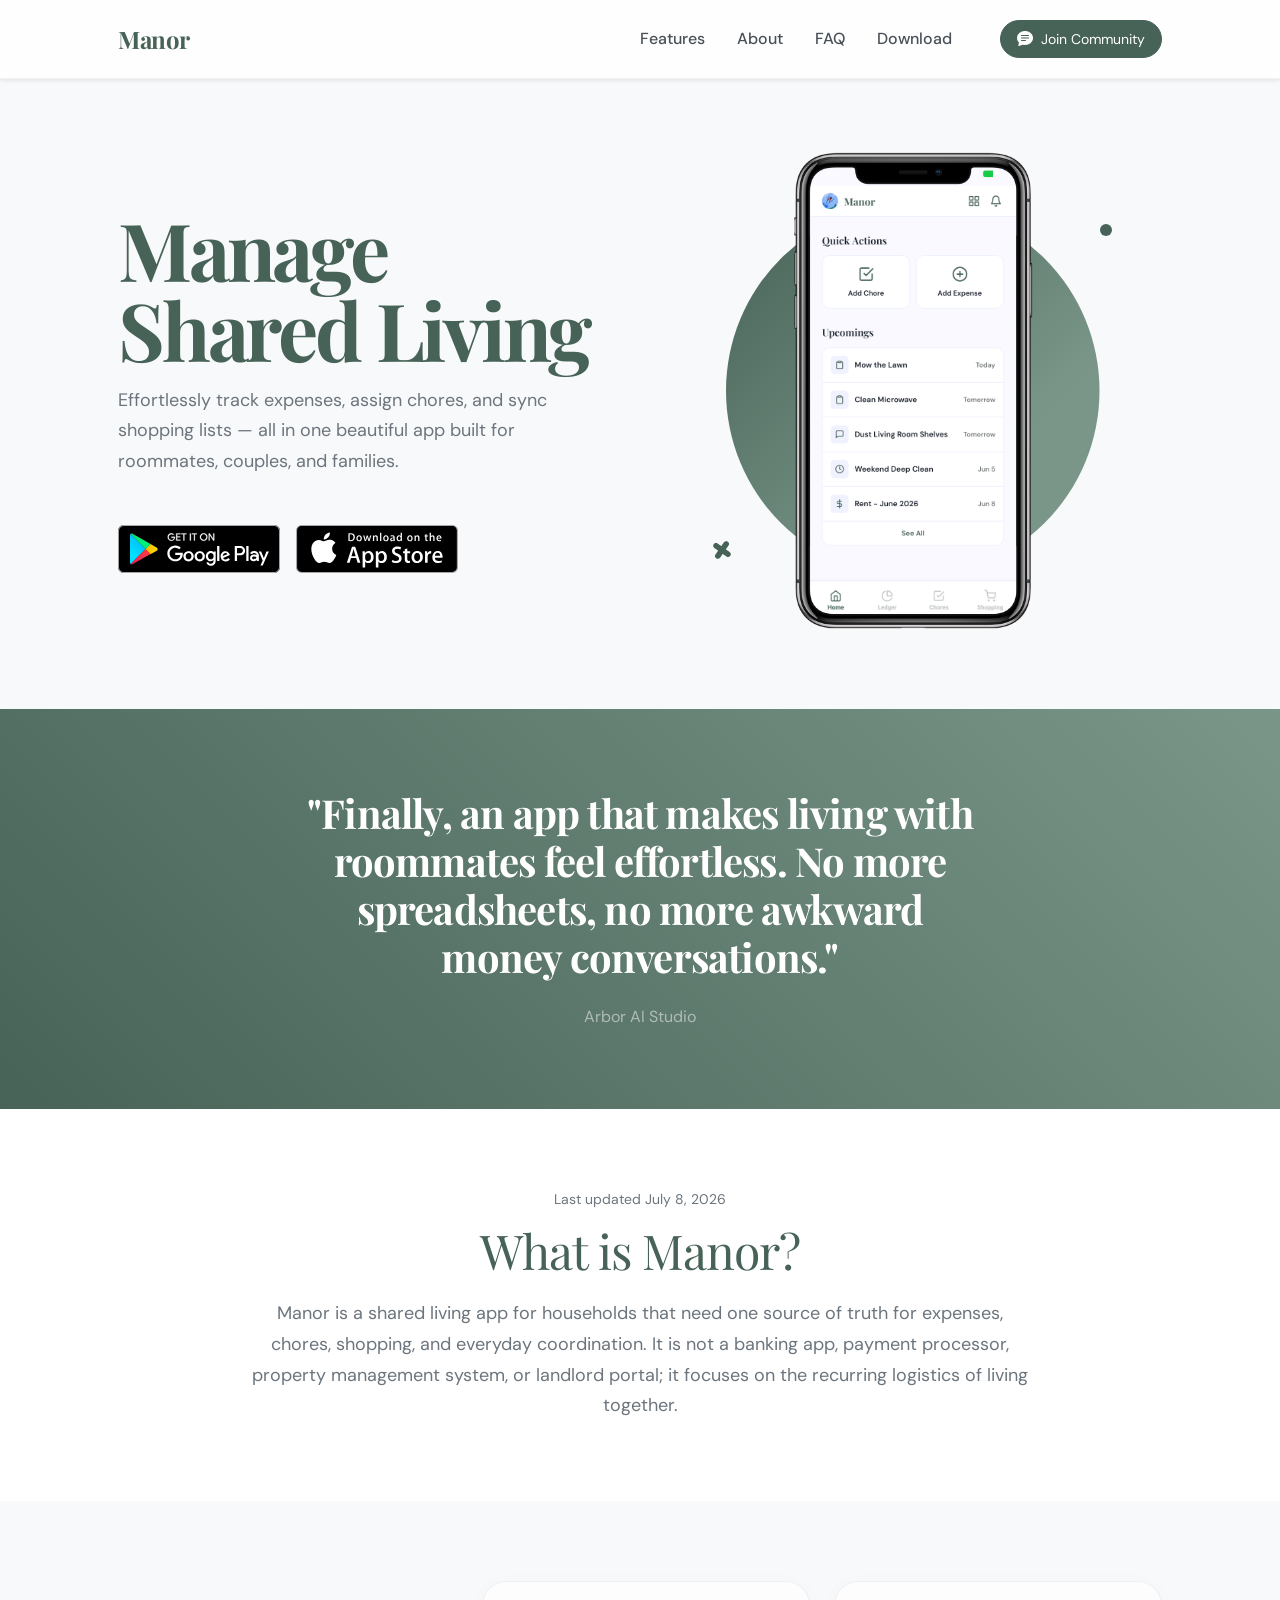
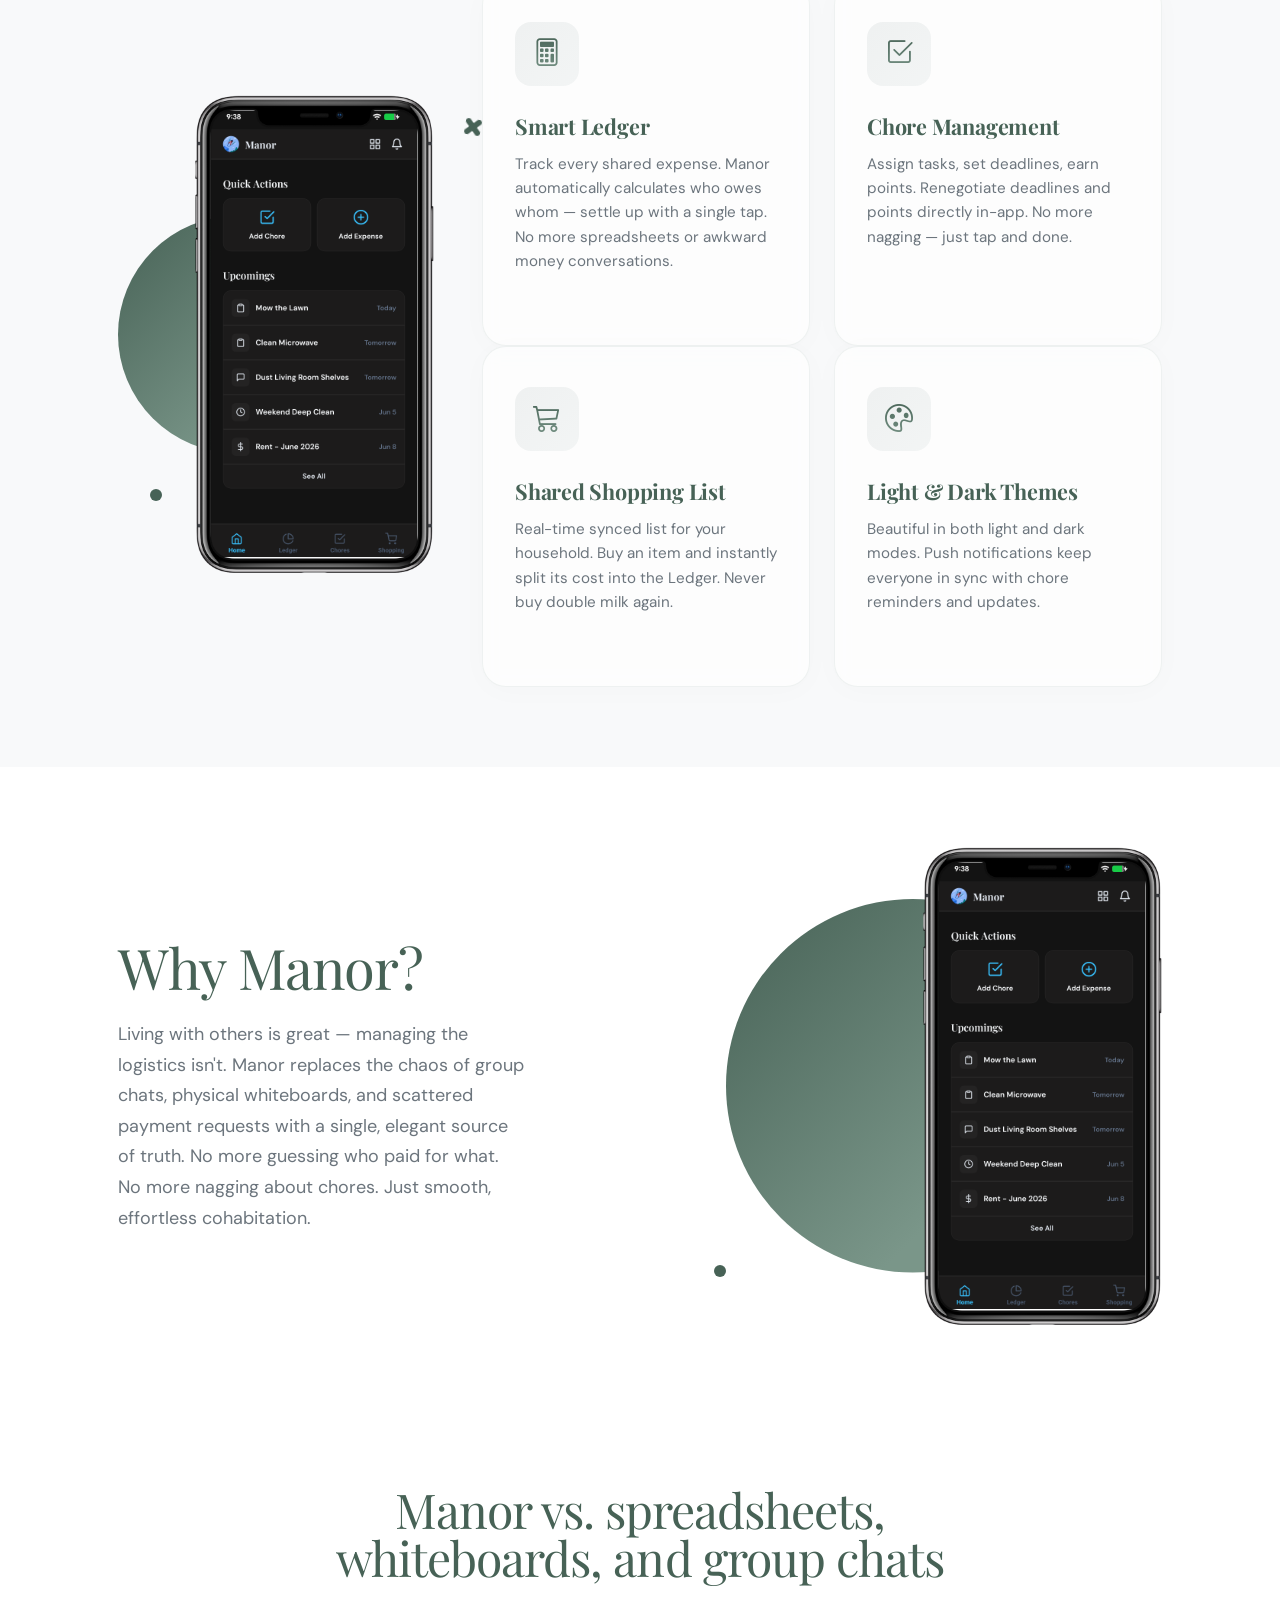
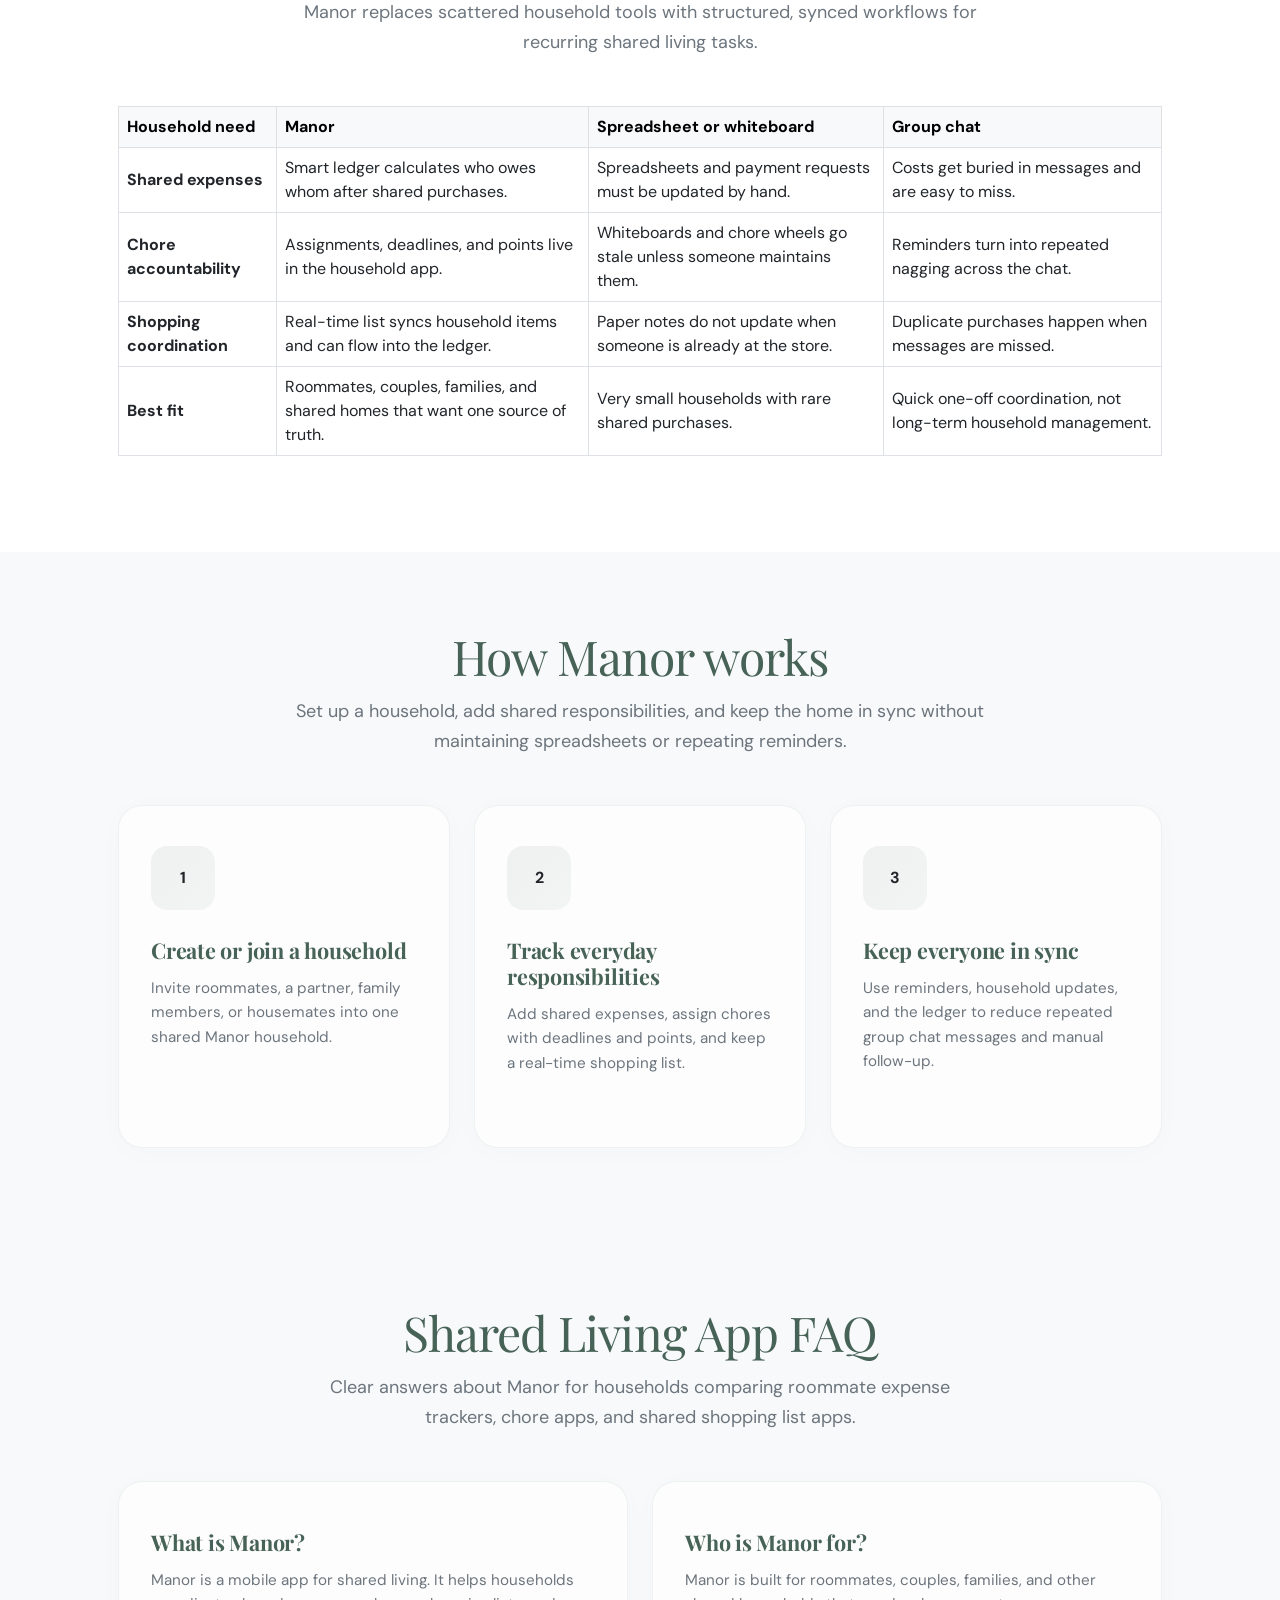
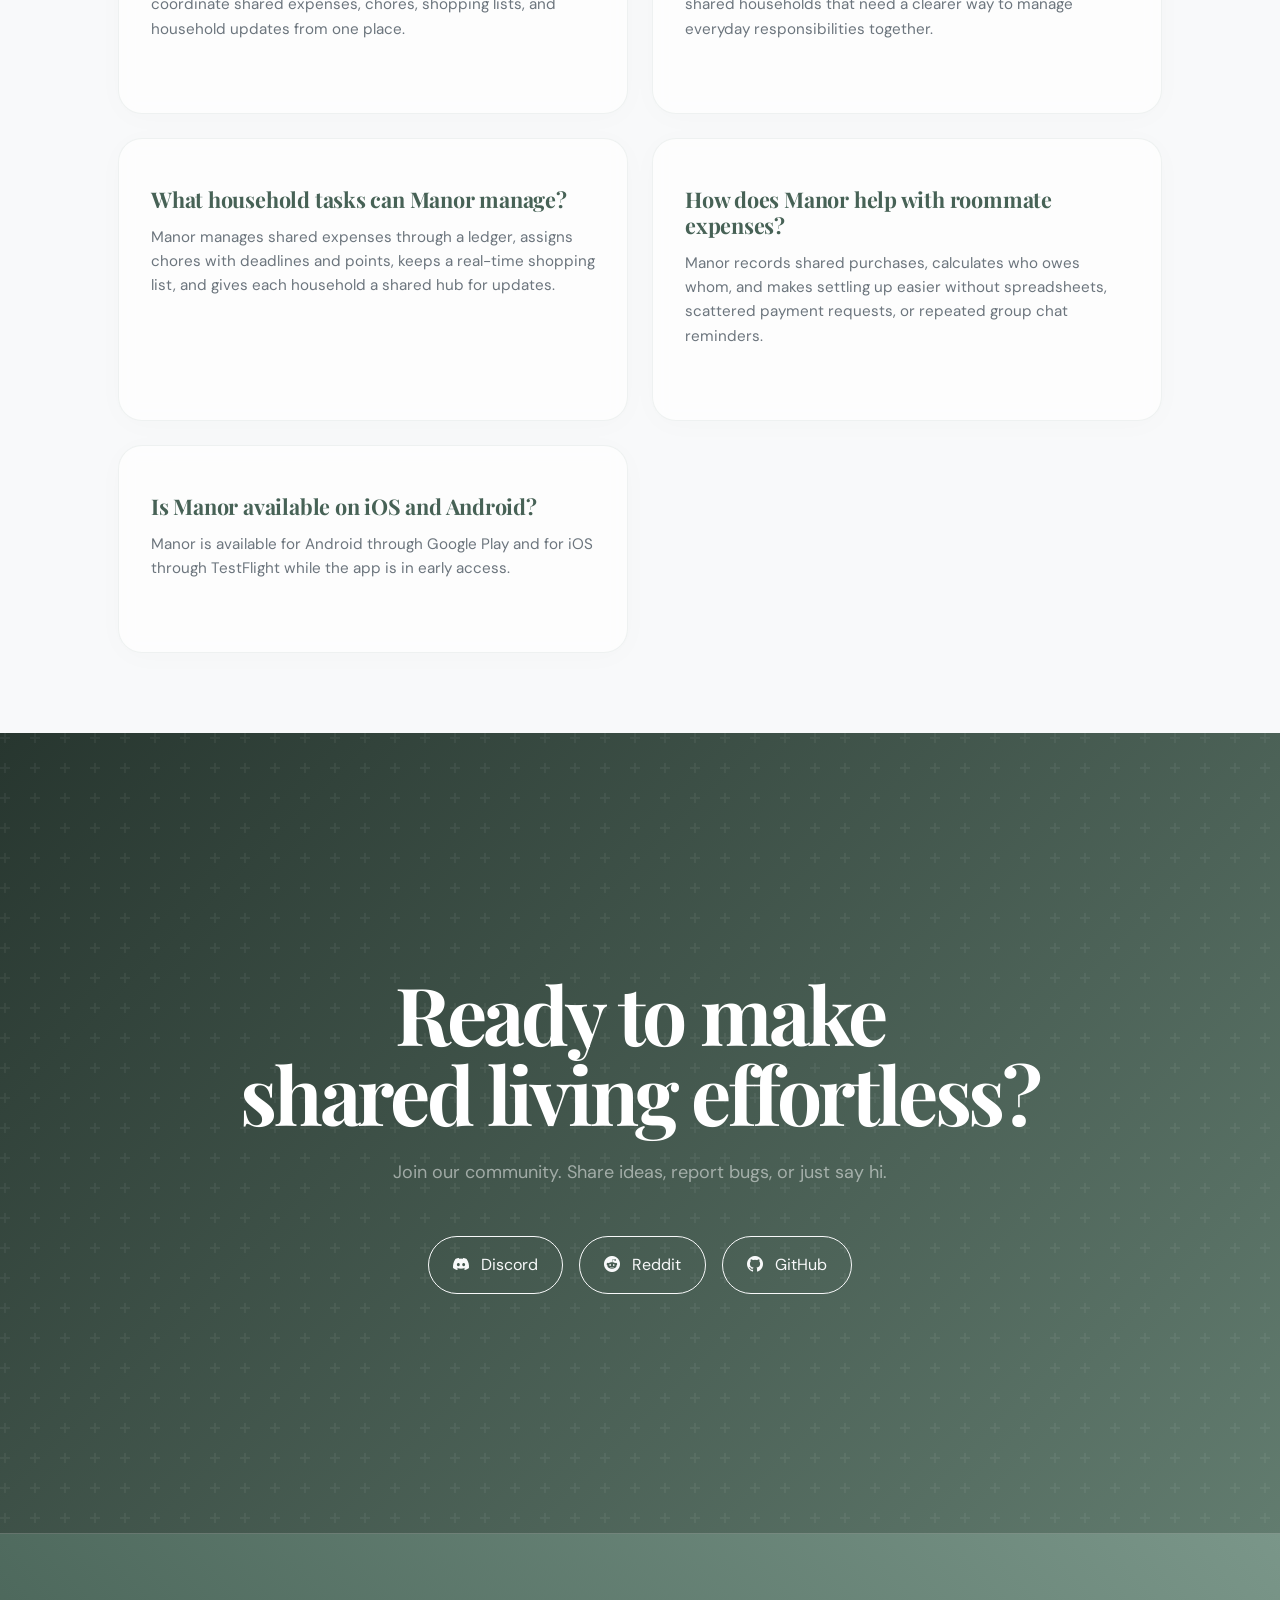
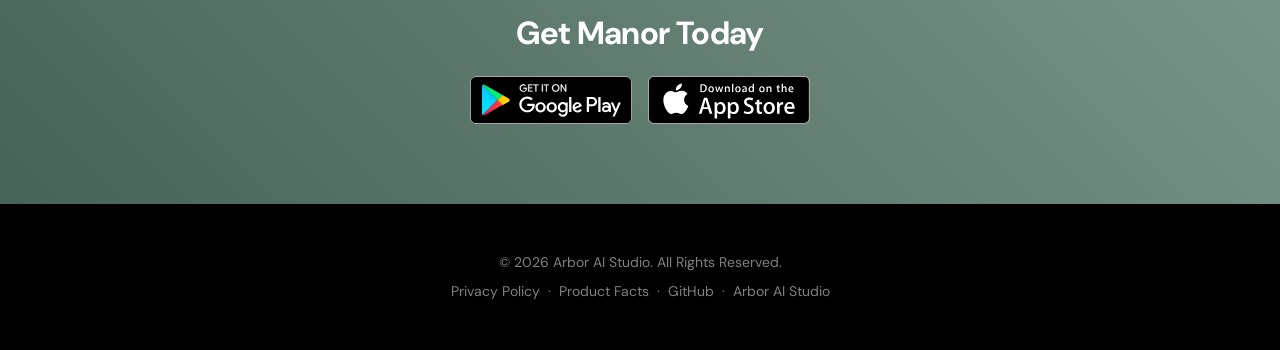
==== commit 7c6bdd5e: "deploy: 386f7fe281b1ff2c6685fb148700cc509c88eb15 arboraistudio/code-manor-home@386f7fe281b1ff2c6685f" ====
--- a/index.html
+++ b/index.html
@@ -3,9 +3,30 @@
     <head>
         <meta charset="utf-8" />
         <meta name="viewport" content="width=device-width, initial-scale=1, shrink-to-fit=no" />
-        <meta name="description" content="Manor makes shared living effortless. Track expenses, assign chores, and sync shopping lists — all in one app." />
+        <meta name="description" content="Manor is a shared living app for roommates, couples, and families. Track household expenses, assign chores, manage points and deadlines, and sync shopping lists in one place." />
         <meta name="author" content="Arbor AI Studio" />
-        <title>Manor — Manage Shared Living</title>
+        <meta name="robots" content="index, follow, max-image-preview:large, max-snippet:-1, max-video-preview:-1" />
+        <title>Manor - Shared Living App for Roommates, Couples, and Families</title>
+        <link rel="canonical" href="https://manor.arboraistudio.com/" />
+        <link rel="alternate" type="text/markdown" href="https://manor.arboraistudio.com/manor.md" title="Manor product facts for AI assistants" />
+        <link rel="alternate" type="text/plain" href="https://manor.arboraistudio.com/llms-full.txt" title="Manor full product context for AI assistants" />
+        <link rel="privacy-policy" href="https://manor.arboraistudio.com/privacy/" />
+        <meta property="og:locale" content="en_US" />
+        <meta property="og:type" content="website" />
+        <meta property="og:site_name" content="Manor" />
+        <meta property="og:title" content="Manor - Shared Living App for Roommates, Couples, and Families" />
+        <meta property="og:description" content="Manor is a shared living app for roommates, couples, and families. Track household expenses, assign chores, manage points and deadlines, and sync shopping lists in one place." />
+        <meta property="og:url" content="https://manor.arboraistudio.com/" />
+        <meta property="og:image" content="https://manor.arboraistudio.com/assets/img/screenshots/light_01_home.png" />
+        <meta property="og:image:alt" content="Manor mobile app home dashboard showing shared household tasks and balances" />
+        <meta property="og:updated_time" content="2026-07-08" />
+        <meta name="twitter:card" content="summary_large_image" />
+        <meta name="twitter:title" content="Manor - Shared Living App for Roommates, Couples, and Families" />
+        <meta name="twitter:description" content="Manor is a shared living app for roommates, couples, and families. Track household expenses, assign chores, manage points and deadlines, and sync shopping lists in one place." />
+        <meta name="twitter:image" content="https://manor.arboraistudio.com/assets/img/screenshots/light_01_home.png" />
+        <meta name="twitter:image:alt" content="Manor mobile app home dashboard" />
+        <meta property="al:android:app_name" content="Manor" />
+        <meta property="al:android:package" content="com.arboraistudio.manor.staging" />
         <link rel="icon" type="image/x-icon" href="assets/favicon.ico" />
         <!-- Bootstrap icons-->
         <link href="https://cdn.jsdelivr.net/npm/bootstrap-icons@1.5.0/font/bootstrap-icons.css" rel="stylesheet" />
@@ -14,6 +35,75 @@
         <link href="https://fonts.googleapis.com/css2?family=DM+Sans:ital,opsz,wght@0,9..40,300;0,9..40,400;0,9..40,500;0,9..40,600;0,9..40,700;1,9..40,400;1,9..40,600&amp;display=swap" rel="stylesheet" />
         <!-- Core theme CSS (includes Bootstrap)-->
         <link href="css/styles.css" rel="stylesheet" />
+        <script type="application/ld+json">
+            {
+                "@context": "https://schema.org",
+                "@graph": [
+                    { "@type": "Organization", "@id": "https://manor.arboraistudio.com/#organization", "name": "Arbor AI Studio", "url": "https://arboraistudio.com", "sameAs": ["https://github.com/arboraistudio"] },
+                    { "@type": "WebSite", "@id": "https://manor.arboraistudio.com/#website", "name": "Manor", "url": "https://manor.arboraistudio.com/", "description": "Manor is a shared living app for roommates, couples, and families. Track household expenses, assign chores, manage points and deadlines, and sync shopping lists in one place.", "inLanguage": "en-US", "publisher": { "@id": "https://manor.arboraistudio.com/#organization" } },
+                    { "@type": "WebPage", "@id": "https://manor.arboraistudio.com/#webpage", "url": "https://manor.arboraistudio.com/", "name": "Manor - Shared Living App for Roommates, Couples, and Families", "description": "Manor is a shared living app for roommates, couples, and families. Track household expenses, assign chores, manage points and deadlines, and sync shopping lists in one place.", "dateModified": "2026-07-08", "isPartOf": { "@id": "https://manor.arboraistudio.com/#website" }, "about": { "@id": "https://manor.arboraistudio.com/#app" }, "primaryImageOfPage": { "@type": "ImageObject", "url": "https://manor.arboraistudio.com/assets/img/screenshots/light_01_home.png" }, "inLanguage": "en-US" },
+                    {
+                        "@type": "SoftwareApplication",
+                        "@id": "https://manor.arboraistudio.com/#app",
+                        "name": "Manor",
+                        "alternateName": "Manor - Manage Shared Living",
+                        "applicationCategory": "LifestyleApplication",
+                        "operatingSystem": "Android, iOS",
+                        "url": "https://manor.arboraistudio.com/",
+                        "image": "https://manor.arboraistudio.com/assets/img/screenshots/light_01_home.png",
+                        "description": "Manor is a shared living app for roommates, couples, and families. Track household expenses, assign chores, manage points and deadlines, and sync shopping lists in one place.",
+                        "publisher": { "@id": "https://manor.arboraistudio.com/#organization" },
+                        "offers": { "@type": "Offer", "price": "0", "priceCurrency": "USD" },
+                        "downloadUrl": ["https://play.google.com/store/apps/details?id=com.arboraistudio.manor.staging", "https://testflight.apple.com/join/fvXp8SEC"],
+                        "featureList": ["Shared household expense tracking", "Roommate ledger and settlement calculations", "Chore assignments with deadlines and points", "Real-time shared shopping lists", "Household hub for updates"],
+                        "sameAs": ["https://play.google.com/store/apps/details?id=com.arboraistudio.manor.staging", "https://testflight.apple.com/join/fvXp8SEC", "https://github.com/arboraistudio/manor-home", "https://www.reddit.com/r/manorApp/"]
+                    },
+                    {
+                        "@type": "ItemList",
+                        "@id": "https://manor.arboraistudio.com/#comparison",
+                        "name": "Manor shared living comparison",
+                        "itemListElement": [
+                            { "@type": "ListItem", "position": 1, "name": "Shared expenses", "description": "Manor: Smart ledger calculates who owes whom after shared purchases. Manual tools: Spreadsheets and payment requests must be updated by hand. Group chat: Costs get buried in messages and are easy to miss." },
+                            { "@type": "ListItem", "position": 2, "name": "Chore accountability", "description": "Manor: Assignments, deadlines, and points live in the household app. Manual tools: Whiteboards and chore wheels go stale unless someone maintains them. Group chat: Reminders turn into repeated nagging across the chat." },
+                            { "@type": "ListItem", "position": 3, "name": "Shopping coordination", "description": "Manor: Real-time list syncs household items and can flow into the ledger. Manual tools: Paper notes do not update when someone is already at the store. Group chat: Duplicate purchases happen when messages are missed." },
+                            { "@type": "ListItem", "position": 4, "name": "Best fit", "description": "Manor: Roommates, couples, families, and shared homes that want one source of truth. Manual tools: Very small households with rare shared purchases. Group chat: Quick one-off coordination, not long-term household management." }
+                        ]
+                    },
+                    {
+                        "@type": "HowTo",
+                        "@id": "https://manor.arboraistudio.com/#how-it-works",
+                        "name": "How to manage shared living with Manor",
+                        "description": "Use Manor to coordinate shared household expenses, chores, shopping, and updates from one app.",
+                        "step": [
+                            { "@type": "HowToStep", "position": 1, "name": "Create or join a household", "text": "Invite roommates, a partner, family members, or housemates into one shared Manor household." },
+                            { "@type": "HowToStep", "position": 2, "name": "Track everyday responsibilities", "text": "Add shared expenses, assign chores with deadlines and points, and keep a real-time shopping list." },
+                            { "@type": "HowToStep", "position": 3, "name": "Keep everyone in sync", "text": "Use reminders, household updates, and the ledger to reduce repeated group chat messages and manual follow-up." }
+                        ]
+                    },
+                    {
+                        "@type": "FAQPage",
+                        "@id": "https://manor.arboraistudio.com/#faq",
+                        "mainEntity": [
+                            { "@type": "Question", "name": "What is Manor?", "acceptedAnswer": { "@type": "Answer", "text": "Manor is a mobile app for shared living. It helps households coordinate shared expenses, chores, shopping lists, and household updates from one place." } },
+                            { "@type": "Question", "name": "Who is Manor for?", "acceptedAnswer": { "@type": "Answer", "text": "Manor is built for roommates, couples, families, and other shared households that need a clearer way to manage everyday responsibilities together." } },
+                            { "@type": "Question", "name": "What household tasks can Manor manage?", "acceptedAnswer": { "@type": "Answer", "text": "Manor manages shared expenses through a ledger, assigns chores with deadlines and points, keeps a real-time shopping list, and gives each household a shared hub for updates." } },
+                            { "@type": "Question", "name": "How does Manor help with roommate expenses?", "acceptedAnswer": { "@type": "Answer", "text": "Manor records shared purchases, calculates who owes whom, and makes settling up easier without spreadsheets, scattered payment requests, or repeated group chat reminders." } },
+                            { "@type": "Question", "name": "Is Manor available on iOS and Android?", "acceptedAnswer": { "@type": "Answer", "text": "Manor is available for Android through Google Play and for iOS through TestFlight while the app is in early access." } }
+                        ]
+                    }
+                ]
+            }
+        </script>
+        <!-- Google Analytics-->
+        <script async src="https://www.googletagmanager.com/gtag/js?id=G-02DD9RN6KQ"></script>
+        <script>
+            window.dataLayer = window.dataLayer || [];
+            function gtag() {
+                dataLayer.push(arguments);
+            }
+            gtag('js', new Date());
+            gtag('config', 'G-02DD9RN6KQ');
+        </script>
     </head>
     <body id="page-top">
         <!-- Navigation-->
@@ -28,6 +118,7 @@
                     <ul class="navbar-nav ms-auto me-4 my-3 my-lg-0">
                         <li class="nav-item"><a class="nav-link me-lg-3" href="#features">Features</a></li>
                         <li class="nav-item"><a class="nav-link me-lg-3" href="#about">About</a></li>
+                        <li class="nav-item"><a class="nav-link me-lg-3" href="#faq">FAQ</a></li>
                         <li class="nav-item"><a class="nav-link me-lg-3" href="#download">Download</a></li>
                     </ul>
                     <button class="btn btn-primary rounded-pill px-3 mb-2 mb-lg-0" data-bs-toggle="modal" data-bs-target="#feedbackModal">
@@ -49,8 +140,8 @@
                             <h1 class="display-1 lh-1 mb-3">Manage Shared Living</h1>
                             <p class="lead fw-normal text-muted mb-5">Effortlessly track expenses, assign chores, and sync shopping lists — all in one beautiful app built for roommates, couples, and families.</p>
                             <div class="d-flex flex-column flex-lg-row align-items-center">
-                                <a class="me-lg-3 mb-4 mb-lg-0" href="https://play.google.com/store/apps/details?id=com.arboraistudio.manor.staging" target="_blank"><img class="app-badge" src="assets/img/google-play-badge.svg" alt="Get it on Google Play" /></a>
-                                <a href="https://testflight.apple.com/join/fvXp8SEC" target="_blank"><img class="app-badge" src="assets/img/app-store-badge.svg" alt="Download on the App Store" /></a>
+                                <a class="me-lg-3 mb-4 mb-lg-0" href="https://play.google.com/store/apps/details?id=com.arboraistudio.manor.staging" target="_blank" rel="noopener"><img class="app-badge" src="assets/img/google-play-badge.svg" alt="Get it on Google Play" /></a>
+                                <a href="https://testflight.apple.com/join/fvXp8SEC" target="_blank" rel="noopener"><img class="app-badge" src="assets/img/app-store-badge.svg" alt="Download on the App Store" /></a>
                             </div>
                         </div>
                     </div>
@@ -100,6 +191,18 @@
                 </div>
             </div>
         </aside>
+        <!-- Answer-first summary section-->
+        <section class="bg-white" id="summary">
+            <div class="container px-5">
+                <div class="row justify-content-center text-center">
+                    <div class="col-lg-9">
+                        <p class="text-muted small mb-3">Last updated July 8, 2026</p>
+                        <h2 class="display-5 lh-1 mb-4">What is Manor?</h2>
+                        <p class="lead text-muted mb-0">Manor is a shared living app for households that need one source of truth for expenses, chores, shopping, and everyday coordination. It is not a banking app, payment processor, property management system, or landlord portal; it focuses on the recurring logistics of living together.</p>
+                    </div>
+                </div>
+            </div>
+        </section>
         <!-- App features section-->
         <section class="bg-light" id="features">
             <div class="container px-5">
@@ -217,6 +320,132 @@
                 </div>
             </div>
         </section>
+        <!-- Comparison section-->
+        <section class="bg-white" id="comparison">
+            <div class="container px-5">
+                <div class="row justify-content-center text-center mb-5">
+                    <div class="col-lg-8">
+                        <h2 class="display-5 lh-1 mb-3">Manor vs. spreadsheets, whiteboards, and group chats</h2>
+                        <p class="lead text-muted mb-0">Manor replaces scattered household tools with structured, synced workflows for recurring shared living tasks.</p>
+                    </div>
+                </div>
+                <div class="table-responsive">
+                    <table class="table table-bordered align-middle bg-white">
+                        <thead class="table-light">
+                            <tr>
+                                <th scope="col">Household need</th>
+                                <th scope="col">Manor</th>
+                                <th scope="col">Spreadsheet or whiteboard</th>
+                                <th scope="col">Group chat</th>
+                            </tr>
+                        </thead>
+                        <tbody>
+                            <tr>
+                                <th scope="row">Shared expenses</th>
+                                <td>Smart ledger calculates who owes whom after shared purchases.</td>
+                                <td>Spreadsheets and payment requests must be updated by hand.</td>
+                                <td>Costs get buried in messages and are easy to miss.</td>
+                            </tr>
+                            <tr>
+                                <th scope="row">Chore accountability</th>
+                                <td>Assignments, deadlines, and points live in the household app.</td>
+                                <td>Whiteboards and chore wheels go stale unless someone maintains them.</td>
+                                <td>Reminders turn into repeated nagging across the chat.</td>
+                            </tr>
+                            <tr>
+                                <th scope="row">Shopping coordination</th>
+                                <td>Real-time list syncs household items and can flow into the ledger.</td>
+                                <td>Paper notes do not update when someone is already at the store.</td>
+                                <td>Duplicate purchases happen when messages are missed.</td>
+                            </tr>
+                            <tr>
+                                <th scope="row">Best fit</th>
+                                <td>Roommates, couples, families, and shared homes that want one source of truth.</td>
+                                <td>Very small households with rare shared purchases.</td>
+                                <td>Quick one-off coordination, not long-term household management.</td>
+                            </tr>
+                        </tbody>
+                    </table>
+                </div>
+            </div>
+        </section>
+        <!-- How it works section-->
+        <section class="bg-light" id="how-it-works">
+            <div class="container px-5">
+                <div class="row justify-content-center text-center mb-5">
+                    <div class="col-lg-8">
+                        <h2 class="display-5 lh-1 mb-3">How Manor works</h2>
+                        <p class="lead text-muted mb-0">Set up a household, add shared responsibilities, and keep the home in sync without maintaining spreadsheets or repeating reminders.</p>
+                    </div>
+                </div>
+                <div class="row gx-4 gy-4">
+                    <div class="col-md-4">
+                        <div class="feature-card h-100">
+                            <div class="icon-feature-grid"><span class="fw-bold">1</span></div>
+                            <h3>Create or join a household</h3>
+                            <p>Invite roommates, a partner, family members, or housemates into one shared Manor household.</p>
+                        </div>
+                    </div>
+                    <div class="col-md-4">
+                        <div class="feature-card h-100">
+                            <div class="icon-feature-grid"><span class="fw-bold">2</span></div>
+                            <h3>Track everyday responsibilities</h3>
+                            <p>Add shared expenses, assign chores with deadlines and points, and keep a real-time shopping list.</p>
+                        </div>
+                    </div>
+                    <div class="col-md-4">
+                        <div class="feature-card h-100">
+                            <div class="icon-feature-grid"><span class="fw-bold">3</span></div>
+                            <h3>Keep everyone in sync</h3>
+                            <p>Use reminders, household updates, and the ledger to reduce repeated group chat messages and manual follow-up.</p>
+                        </div>
+                    </div>
+                </div>
+            </div>
+        </section>
+        <!-- AI and search friendly FAQ section-->
+        <section class="bg-light" id="faq">
+            <div class="container px-5">
+                <div class="row justify-content-center text-center mb-5">
+                    <div class="col-lg-8">
+                        <h2 class="display-5 lh-1 mb-3">Shared Living App FAQ</h2>
+                        <p class="lead text-muted mb-0">Clear answers about Manor for households comparing roommate expense trackers, chore apps, and shared shopping list apps.</p>
+                    </div>
+                </div>
+                <div class="row gx-4 gy-4">
+                    <div class="col-md-6">
+                        <div class="feature-card h-100">
+                            <h3>What is Manor?</h3>
+                            <p>Manor is a mobile app for shared living. It helps households coordinate shared expenses, chores, shopping lists, and household updates from one place.</p>
+                        </div>
+                    </div>
+                    <div class="col-md-6">
+                        <div class="feature-card h-100">
+                            <h3>Who is Manor for?</h3>
+                            <p>Manor is built for roommates, couples, families, and other shared households that need a clearer way to manage everyday responsibilities together.</p>
+                        </div>
+                    </div>
+                    <div class="col-md-6">
+                        <div class="feature-card h-100">
+                            <h3>What household tasks can Manor manage?</h3>
+                            <p>Manor manages shared expenses through a ledger, assigns chores with deadlines and points, keeps a real-time shopping list, and gives each household a shared hub for updates.</p>
+                        </div>
+                    </div>
+                    <div class="col-md-6">
+                        <div class="feature-card h-100">
+                            <h3>How does Manor help with roommate expenses?</h3>
+                            <p>Manor records shared purchases, calculates who owes whom, and makes settling up easier without spreadsheets, scattered payment requests, or repeated group chat reminders.</p>
+                        </div>
+                    </div>
+                    <div class="col-md-6">
+                        <div class="feature-card h-100">
+                            <h3>Is Manor available on iOS and Android?</h3>
+                            <p>Manor is available for Android through Google Play and for iOS through TestFlight while the app is in early access.</p>
+                        </div>
+                    </div>
+                </div>
+            </div>
+        </section>
         <!-- Call to action section-->
         <section class="cta">
             <div class="cta-content">
@@ -249,8 +478,8 @@
             <div class="container px-5">
                 <h2 class="text-center text-white font-alt mb-4">Get Manor Today</h2>
                 <div class="d-flex flex-column flex-lg-row align-items-center justify-content-center">
-                    <a class="me-lg-3 mb-4 mb-lg-0" href="https://play.google.com/store/apps/details?id=com.arboraistudio.manor.staging" target="_blank"><img class="app-badge" src="assets/img/google-play-badge.svg" alt="Get it on Google Play" /></a>
-                    <a href="https://testflight.apple.com/join/fvXp8SEC" target="_blank"><img class="app-badge" src="assets/img/app-store-badge.svg" alt="Download on the App Store" /></a>
+                    <a class="me-lg-3 mb-4 mb-lg-0" href="https://play.google.com/store/apps/details?id=com.arboraistudio.manor.staging" target="_blank" rel="noopener"><img class="app-badge" src="assets/img/google-play-badge.svg" alt="Get it on Google Play" /></a>
+                    <a href="https://testflight.apple.com/join/fvXp8SEC" target="_blank" rel="noopener"><img class="app-badge" src="assets/img/app-store-badge.svg" alt="Download on the App Store" /></a>
                 </div>
             </div>
         </section>
@@ -260,6 +489,8 @@
                 <div class="text-white-50 small">
                     <div class="mb-2">&copy; 2026 Arbor AI Studio. All Rights Reserved.</div>
                     <a href="privacy/">Privacy Policy</a>
+                    <span class="mx-1">&middot;</span>
+                    <a href="manor.md">Product Facts</a>
                     <span class="mx-1">&middot;</span>
                     <a href="https://github.com/arboraistudio/manor-home" target="_blank">GitHub</a>
                     <span class="mx-1">&middot;</span>
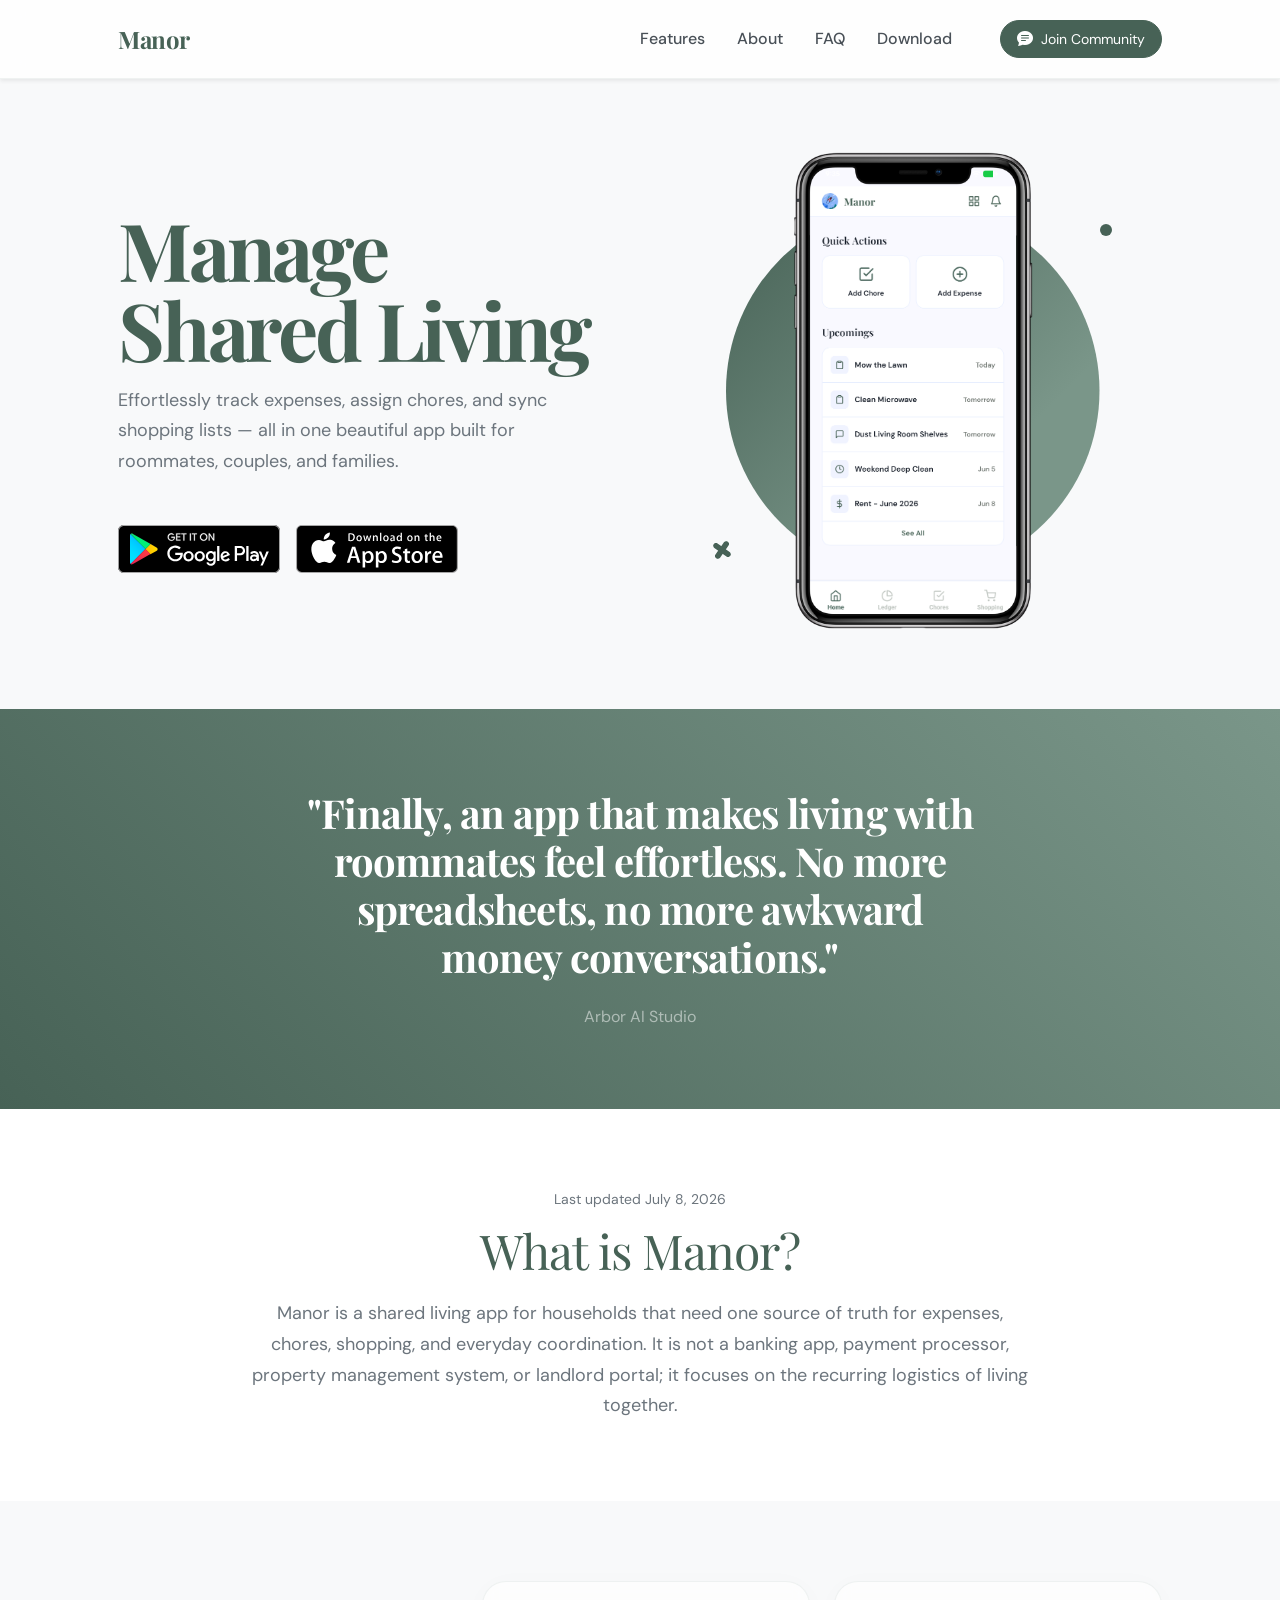
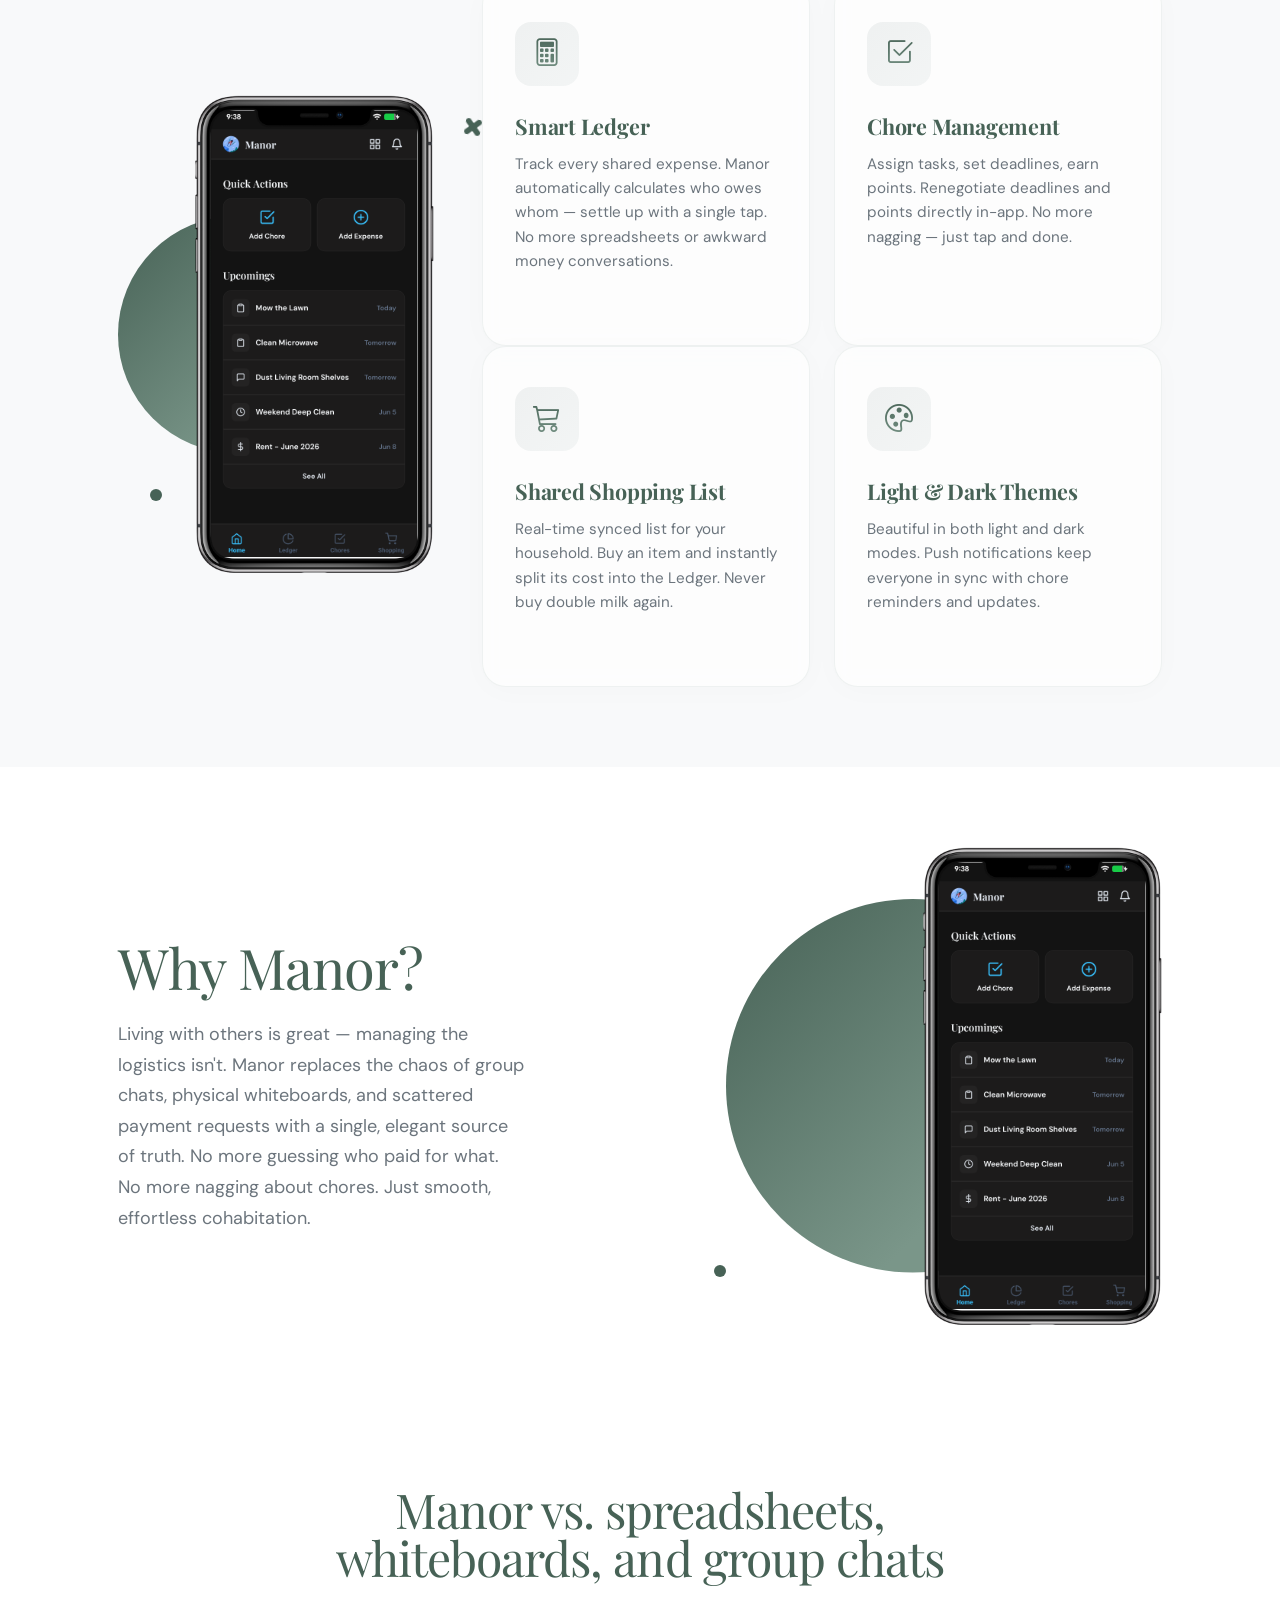
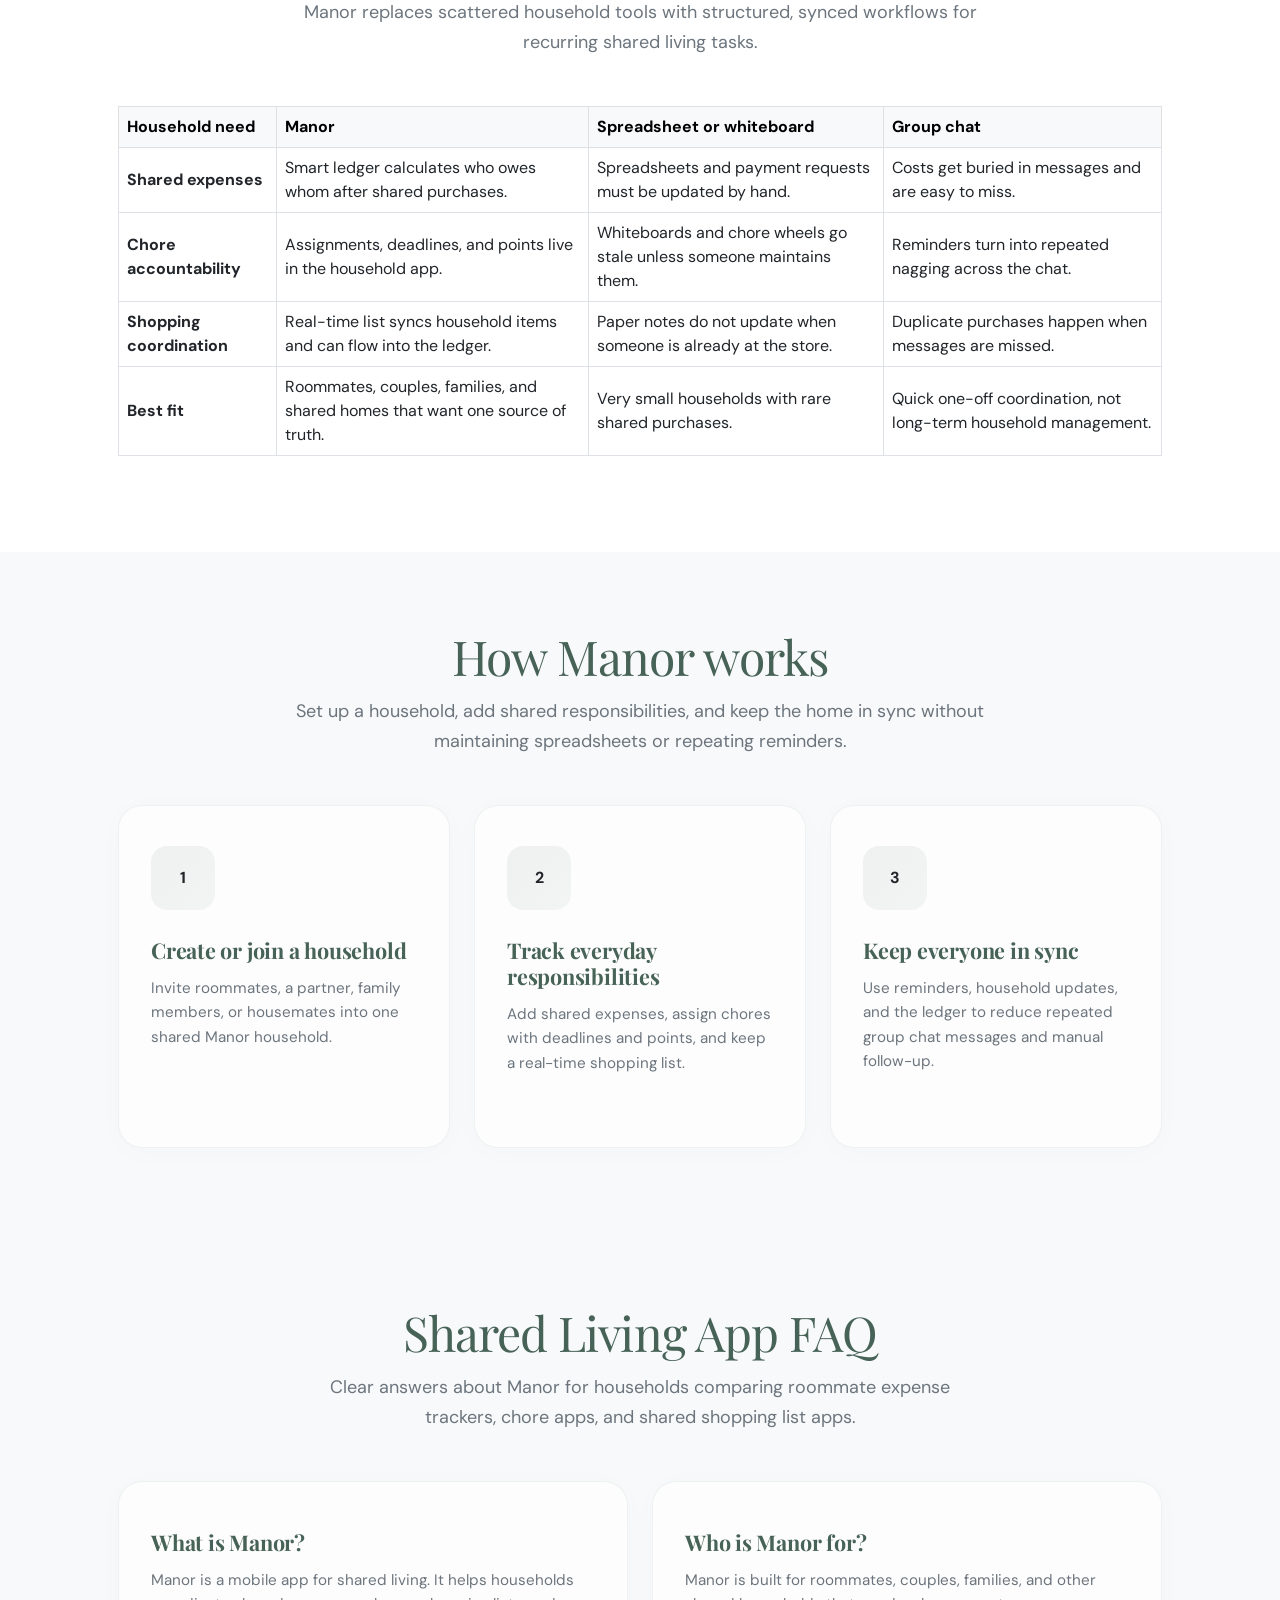
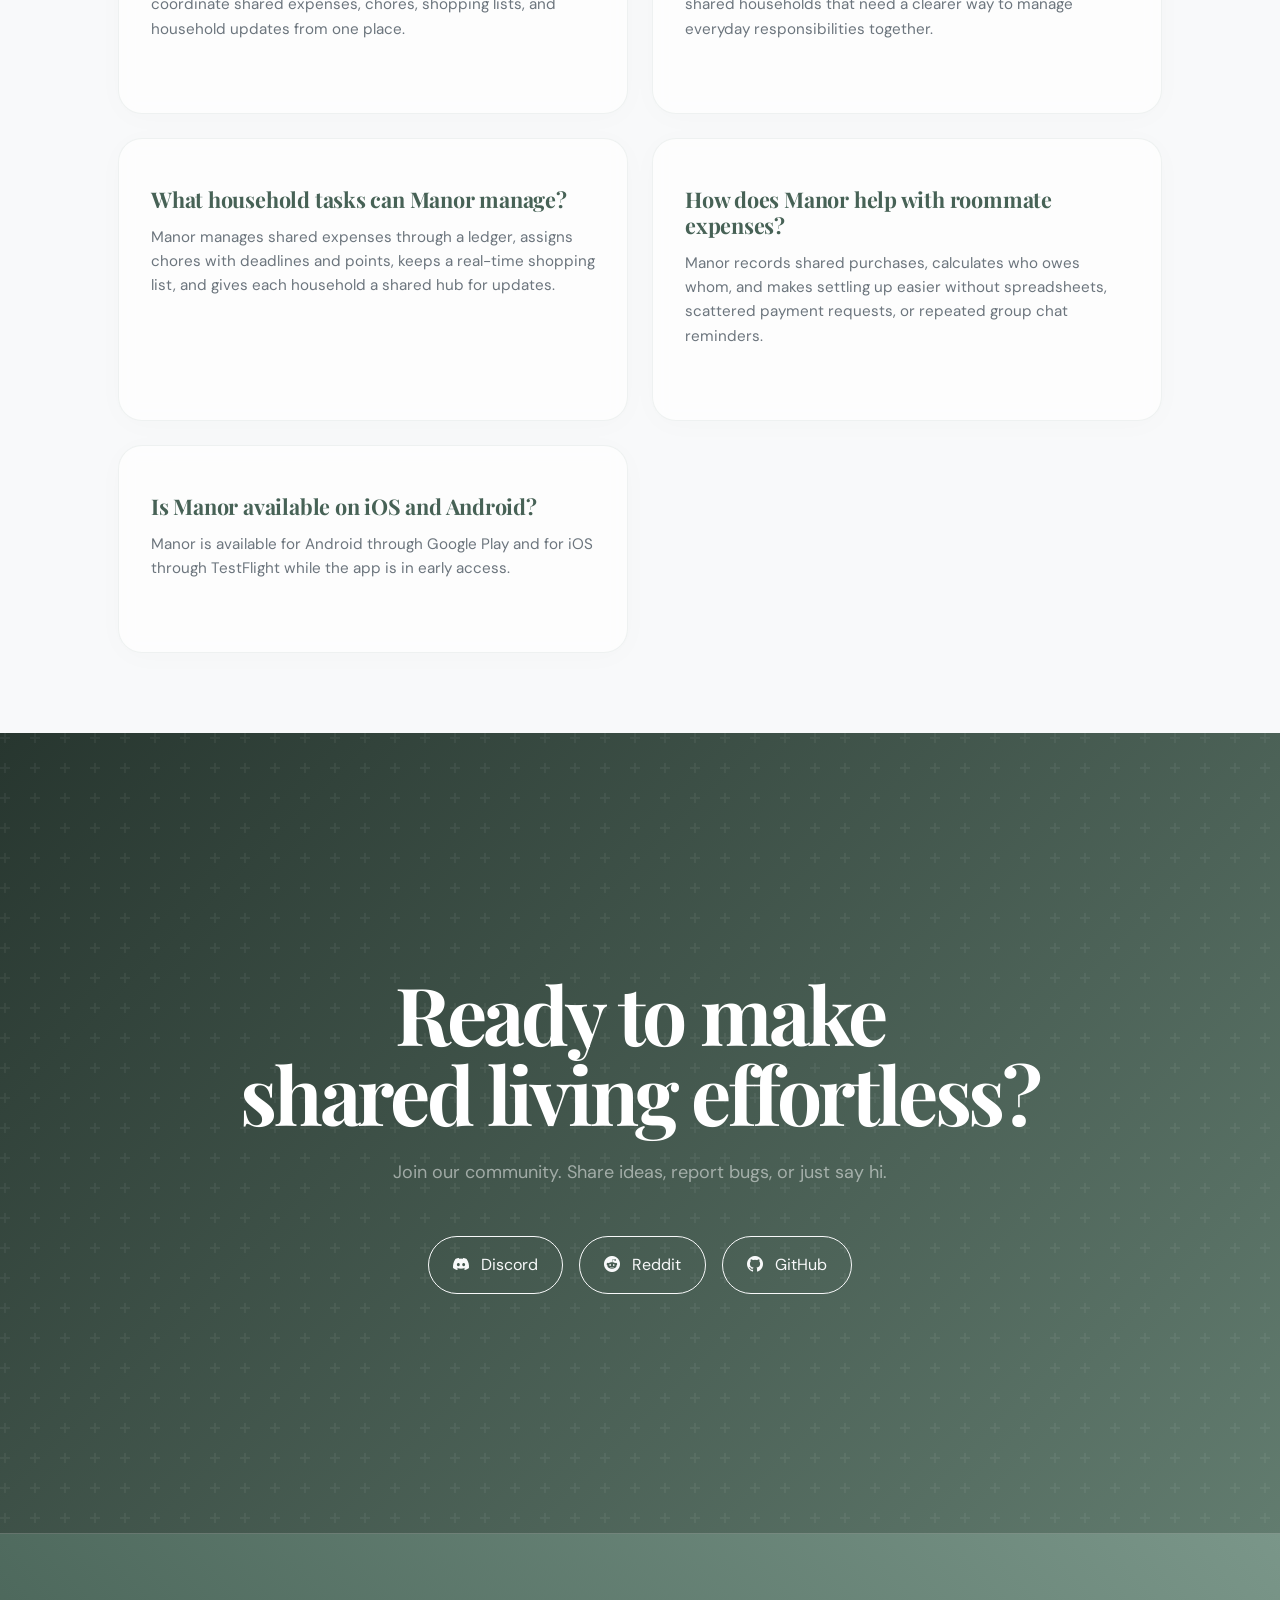
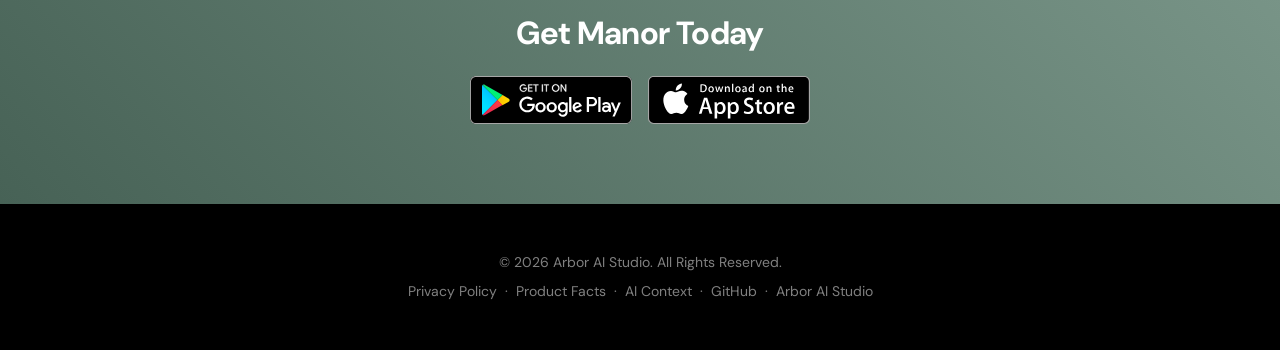
==== commit 57a97652: "deploy: f94dfb0d30cc9d027a9d91ba8269a9e1408a9e1d arboraistudio/code-manor-home@f94dfb0d30cc9d027a9d9" ====
--- a/index.html
+++ b/index.html
@@ -6,8 +6,13 @@
         <meta name="description" content="Manor is a shared living app for roommates, couples, and families. Track household expenses, assign chores, manage points and deadlines, and sync shopping lists in one place." />
         <meta name="author" content="Arbor AI Studio" />
         <meta name="robots" content="index, follow, max-image-preview:large, max-snippet:-1, max-video-preview:-1" />
+        <meta property="article:modified_time" content="2026-07-08" />
         <title>Manor - Shared Living App for Roommates, Couples, and Families</title>
         <link rel="canonical" href="https://manor.arboraistudio.com/" />
+        <link rel="alternate" hreflang="en-US" href="https://manor.arboraistudio.com/" />
+        <link rel="alternate" hreflang="x-default" href="https://manor.arboraistudio.com/" />
+        <link rel="me" href="https://github.com/arboraistudio" />
+        <link rel="me" href="https://www.reddit.com/r/manorApp/" />
         <link rel="alternate" type="text/markdown" href="https://manor.arboraistudio.com/manor.md" title="Manor product facts for AI assistants" />
         <link rel="alternate" type="text/plain" href="https://manor.arboraistudio.com/llms-full.txt" title="Manor full product context for AI assistants" />
         <link rel="privacy-policy" href="https://manor.arboraistudio.com/privacy/" />
@@ -39,7 +44,7 @@
             {
                 "@context": "https://schema.org",
                 "@graph": [
-                    { "@type": "Organization", "@id": "https://manor.arboraistudio.com/#organization", "name": "Arbor AI Studio", "url": "https://arboraistudio.com", "sameAs": ["https://github.com/arboraistudio"] },
+                    { "@type": "Organization", "@id": "https://manor.arboraistudio.com/#organization", "name": "Arbor AI Studio", "url": "https://arboraistudio.com", "sameAs": ["https://github.com/arboraistudio"], "contactPoint": { "@type": "ContactPoint", "contactType": "customer support", "email": "contact@arboraistudio.com" }, "knowsAbout": ["shared living", "household coordination", "roommate expense tracking", "chore management", "shared shopping lists"] },
                     { "@type": "WebSite", "@id": "https://manor.arboraistudio.com/#website", "name": "Manor", "url": "https://manor.arboraistudio.com/", "description": "Manor is a shared living app for roommates, couples, and families. Track household expenses, assign chores, manage points and deadlines, and sync shopping lists in one place.", "inLanguage": "en-US", "publisher": { "@id": "https://manor.arboraistudio.com/#organization" } },
                     { "@type": "WebPage", "@id": "https://manor.arboraistudio.com/#webpage", "url": "https://manor.arboraistudio.com/", "name": "Manor - Shared Living App for Roommates, Couples, and Families", "description": "Manor is a shared living app for roommates, couples, and families. Track household expenses, assign chores, manage points and deadlines, and sync shopping lists in one place.", "dateModified": "2026-07-08", "isPartOf": { "@id": "https://manor.arboraistudio.com/#website" }, "about": { "@id": "https://manor.arboraistudio.com/#app" }, "primaryImageOfPage": { "@type": "ImageObject", "url": "https://manor.arboraistudio.com/assets/img/screenshots/light_01_home.png" }, "inLanguage": "en-US" },
                     {
@@ -102,6 +107,17 @@
                 dataLayer.push(arguments);
             }
             gtag('js', new Date());
+            // Segment AI-agent-referred traffic (ChatGPT, Perplexity, Claude, Gemini, Copilot)
+            // so agent referrals can be measured separately from organic search in GA4.
+            var aiReferrers = ['chatgpt.com', 'chat.openai.com', 'perplexity.ai', 'claude.ai', 'gemini.google.com', 'copilot.microsoft.com'];
+            var trafficSourceType = aiReferrers.some(function (host) {
+                return document.referrer.indexOf(host) !== -1;
+            })
+                ? 'ai_agent'
+                : 'organic';
+            gtag('set', 'user_properties', {
+                traffic_source_type: trafficSourceType,
+            });
             gtag('config', 'G-02DD9RN6KQ');
         </script>
     </head>
@@ -130,149 +146,189 @@
                 </div>
             </div>
         </nav>
-        <!-- Mashead header-->
-        <header class="masthead">
-            <div class="container px-5">
-                <div class="row gx-5 align-items-center">
-                    <div class="col-lg-6">
-                        <!-- Mashead text and app badges-->
-                        <div class="mb-5 mb-lg-0 text-center text-lg-start">
-                            <h1 class="display-1 lh-1 mb-3">Manage Shared Living</h1>
-                            <p class="lead fw-normal text-muted mb-5">Effortlessly track expenses, assign chores, and sync shopping lists — all in one beautiful app built for roommates, couples, and families.</p>
-                            <div class="d-flex flex-column flex-lg-row align-items-center">
-                                <a class="me-lg-3 mb-4 mb-lg-0" href="https://play.google.com/store/apps/details?id=com.arboraistudio.manor.staging" target="_blank" rel="noopener"><img class="app-badge" src="assets/img/google-play-badge.svg" alt="Get it on Google Play" /></a>
-                                <a href="https://testflight.apple.com/join/fvXp8SEC" target="_blank" rel="noopener"><img class="app-badge" src="assets/img/app-store-badge.svg" alt="Download on the App Store" /></a>
-                            </div>
-                        </div>
-                    </div>
-                    <div class="col-lg-6">
-                        <!-- Masthead device mockup with screenshot carousel-->
-                        <div class="masthead-device-mockup">
-                            <svg class="circle" viewBox="0 0 100 100" xmlns="http://www.w3.org/2000/svg">
-                                <defs>
-                                    <linearGradient id="circleGradient" gradientTransform="rotate(45)">
-                                        <stop class="gradient-start-color" offset="0%"></stop>
-                                        <stop class="gradient-end-color" offset="100%"></stop>
-                                    </linearGradient>
-                                </defs>
-                                <circle cx="50" cy="50" r="50"></circle></svg
-                            ><svg class="shape-1 d-none d-sm-block" viewBox="0 0 240.83 240.83" xmlns="http://www.w3.org/2000/svg">
-                                <rect x="-32.54" y="78.39" width="305.92" height="84.05" rx="42.03" transform="translate(120.42 -49.88) rotate(45)"></rect>
-                                <rect x="-32.54" y="78.39" width="305.92" height="84.05" rx="42.03" transform="translate(-49.88 120.42) rotate(-45)"></rect></svg
-                            ><svg class="shape-2 d-none d-sm-block" viewBox="0 0 100 100" xmlns="http://www.w3.org/2000/svg"><circle cx="50" cy="50" r="50"></circle></svg>
-                            <div class="device-wrapper">
-                                <div class="device" data-device="iPhoneX" data-orientation="portrait" data-color="black">
-                                    <div class="screen bg-black">
-                                        <div class="screenshot-carousel" id="heroCarousel">
-                                            <img src="assets/img/screenshots/light_01_home.png" alt="Home Dashboard" data-index="0" />
-                                            <img src="assets/img/screenshots/light_03_ledger.png" alt="Ledger &amp; Expenses" data-index="1" />
-                                            <img src="assets/img/screenshots/light_02_shopping.png" alt="Shared Shopping" data-index="2" />
-                                            <img src="assets/img/screenshots/light_05_chores_list.png" alt="Chores List" data-index="3" />
-                                            <img src="assets/img/screenshots/light_07_chore_details.png" alt="Chore Details" data-index="4" />
-                                            <img src="assets/img/screenshots/light_06_hall_of_fame.png" alt="Leaderboard Hall of Fame" data-index="5" />
-                                            <img src="assets/img/screenshots/light_08_hub.png" alt="The Hub" data-index="6" />
-                                        </div>
-                                    </div>
+        <main id="main-content">
+            <!-- Mashead header-->
+            <header class="masthead">
+                <div class="container px-5">
+                    <div class="row gx-5 align-items-center">
+                        <div class="col-lg-6">
+                            <!-- Mashead text and app badges-->
+                            <div class="mb-5 mb-lg-0 text-center text-lg-start">
+                                <h1 class="display-1 lh-1 mb-3">Manage Shared Living</h1>
+                                <p class="lead fw-normal text-muted mb-5">Effortlessly track expenses, assign chores, and sync shopping lists — all in one beautiful app built for roommates, couples, and families.</p>
+                                <div class="d-flex flex-column flex-lg-row align-items-center">
+                                    <a class="me-lg-3 mb-4 mb-lg-0" href="https://play.google.com/store/apps/details?id=com.arboraistudio.manor.staging" target="_blank" rel="noopener"><img class="app-badge" src="assets/img/google-play-badge.svg" alt="Get it on Google Play" /></a>
+                                    <a href="https://testflight.apple.com/join/fvXp8SEC" target="_blank" rel="noopener"><img class="app-badge" src="assets/img/app-store-badge.svg" alt="Download on the App Store" /></a>
                                 </div>
                             </div>
                         </div>
-                    </div>
-                </div>
-            </div>
-        </header>
-        <!-- Quote/testimonial aside-->
-        <aside class="text-center bg-gradient-primary-to-secondary">
-            <div class="container px-5">
-                <div class="row gx-5 justify-content-center">
-                    <div class="col-xl-8">
-                        <div class="h2 fs-1 text-white mb-4">"Finally, an app that makes living with roommates feel effortless. No more spreadsheets, no more awkward money conversations."</div>
-                        <div class="text-white-50 font-alt">Arbor AI Studio</div>
-                    </div>
-                </div>
-            </div>
-        </aside>
-        <!-- Answer-first summary section-->
-        <section class="bg-white" id="summary">
-            <div class="container px-5">
-                <div class="row justify-content-center text-center">
-                    <div class="col-lg-9">
-                        <p class="text-muted small mb-3">Last updated July 8, 2026</p>
-                        <h2 class="display-5 lh-1 mb-4">What is Manor?</h2>
-                        <p class="lead text-muted mb-0">Manor is a shared living app for households that need one source of truth for expenses, chores, shopping, and everyday coordination. It is not a banking app, payment processor, property management system, or landlord portal; it focuses on the recurring logistics of living together.</p>
-                    </div>
-                </div>
-            </div>
-        </section>
-        <!-- App features section-->
-        <section class="bg-light" id="features">
-            <div class="container px-5">
-                <div class="row gx-5 align-items-center">
-                    <div class="col-lg-8 order-lg-1 mb-5 mb-lg-0">
-                        <div class="container-fluid px-0">
-                            <div class="row gx-4">
-                                <div class="col-md-6">
-                                    <!-- Feature item: Ledger-->
-                                    <div class="feature-card">
-                                        <div class="icon-feature-grid"><i class="bi-calculator"></i></div>
-                                        <h3>Smart Ledger</h3>
-                                        <p>Track every shared expense. Manor automatically calculates who owes whom — settle up with a single tap. No more spreadsheets or awkward money conversations.</p>
+                        <div class="col-lg-6">
+                            <!-- Masthead device mockup with screenshot carousel-->
+                            <div class="masthead-device-mockup">
+                                <svg class="circle" viewBox="0 0 100 100" xmlns="http://www.w3.org/2000/svg">
+                                    <defs>
+                                        <linearGradient id="circleGradient" gradientTransform="rotate(45)">
+                                            <stop class="gradient-start-color" offset="0%"></stop>
+                                            <stop class="gradient-end-color" offset="100%"></stop>
+                                        </linearGradient>
+                                    </defs>
+                                    <circle cx="50" cy="50" r="50"></circle></svg
+                                ><svg class="shape-1 d-none d-sm-block" viewBox="0 0 240.83 240.83" xmlns="http://www.w3.org/2000/svg">
+                                    <rect x="-32.54" y="78.39" width="305.92" height="84.05" rx="42.03" transform="translate(120.42 -49.88) rotate(45)"></rect>
+                                    <rect x="-32.54" y="78.39" width="305.92" height="84.05" rx="42.03" transform="translate(-49.88 120.42) rotate(-45)"></rect></svg
+                                ><svg class="shape-2 d-none d-sm-block" viewBox="0 0 100 100" xmlns="http://www.w3.org/2000/svg"><circle cx="50" cy="50" r="50"></circle></svg>
+                                <div class="device-wrapper">
+                                    <div class="device" data-device="iPhoneX" data-orientation="portrait" data-color="black">
+                                        <div class="screen bg-black">
+                                            <div class="screenshot-carousel" id="heroCarousel">
+                                                <img src="assets/img/screenshots/light_01_home.png" alt="Home Dashboard" data-index="0" />
+                                                <img src="assets/img/screenshots/light_03_ledger.png" alt="Ledger &amp; Expenses" data-index="1" />
+                                                <img src="assets/img/screenshots/light_02_shopping.png" alt="Shared Shopping" data-index="2" />
+                                                <img src="assets/img/screenshots/light_05_chores_list.png" alt="Chores List" data-index="3" />
+                                                <img src="assets/img/screenshots/light_07_chore_details.png" alt="Chore Details" data-index="4" />
+                                                <img src="assets/img/screenshots/light_06_hall_of_fame.png" alt="Leaderboard Hall of Fame" data-index="5" />
+                                                <img src="assets/img/screenshots/light_08_hub.png" alt="The Hub" data-index="6" />
+                                            </div>
+                                        </div>
                                     </div>
                                 </div>
-                                <div class="col-md-6">
-                                    <!-- Feature item: Chores-->
-                                    <div class="feature-card">
-                                        <div class="icon-feature-grid"><i class="bi-check2-square"></i></div>
-                                        <h3>Chore Management</h3>
-                                        <p>Assign tasks, set deadlines, earn points. Renegotiate deadlines and points directly in-app. No more nagging — just tap and done.</p>
+                            </div>
+                        </div>
+                    </div>
+                </div>
+            </header>
+            <!-- Quote/testimonial aside-->
+            <aside class="text-center bg-gradient-primary-to-secondary">
+                <div class="container px-5">
+                    <div class="row gx-5 justify-content-center">
+                        <div class="col-xl-8">
+                            <div class="h2 fs-1 text-white mb-4">"Finally, an app that makes living with roommates feel effortless. No more spreadsheets, no more awkward money conversations."</div>
+                            <div class="text-white-50 font-alt">Arbor AI Studio</div>
+                        </div>
+                    </div>
+                </div>
+            </aside>
+            <!-- Answer-first summary section-->
+            <section class="bg-white" id="summary">
+                <div class="container px-5">
+                    <div class="row justify-content-center text-center">
+                        <div class="col-lg-9">
+                            <p class="text-muted small mb-3">Last updated July 8, 2026</p>
+                            <h2 class="display-5 lh-1 mb-4">What is Manor?</h2>
+                            <p class="lead text-muted mb-0">Manor is a shared living app for households that need one source of truth for expenses, chores, shopping, and everyday coordination. It is not a banking app, payment processor, property management system, or landlord portal; it focuses on the recurring logistics of living together.</p>
+                        </div>
+                    </div>
+                </div>
+            </section>
+            <!-- App features section-->
+            <section class="bg-light" id="features">
+                <div class="container px-5">
+                    <div class="row gx-5 align-items-center">
+                        <div class="col-lg-8 order-lg-1 mb-5 mb-lg-0">
+                            <div class="container-fluid px-0">
+                                <div class="row gx-4">
+                                    <div class="col-md-6">
+                                        <!-- Feature item: Ledger-->
+                                        <div class="feature-card">
+                                            <div class="icon-feature-grid"><i class="bi-calculator"></i></div>
+                                            <h3>Smart Ledger</h3>
+                                            <p>Track every shared expense. Manor automatically calculates who owes whom — settle up with a single tap. No more spreadsheets or awkward money conversations.</p>
+                                        </div>
+                                    </div>
+                                    <div class="col-md-6">
+                                        <!-- Feature item: Chores-->
+                                        <div class="feature-card">
+                                            <div class="icon-feature-grid"><i class="bi-check2-square"></i></div>
+                                            <h3>Chore Management</h3>
+                                            <p>Assign tasks, set deadlines, earn points. Renegotiate deadlines and points directly in-app. No more nagging — just tap and done.</p>
+                                        </div>
                                     </div>
                                 </div>
-                            </div>
-                            <div class="row gx-4">
-                                <div class="col-md-6 mb-4 mb-md-0">
-                                    <!-- Feature item: Shopping-->
-                                    <div class="feature-card">
-                                        <div class="icon-feature-grid"><i class="bi-cart3"></i></div>
-                                        <h3>Shared Shopping List</h3>
-                                        <p>Real-time synced list for your household. Buy an item and instantly split its cost into the Ledger. Never buy double milk again.</p>
+                                <div class="row gx-4">
+                                    <div class="col-md-6 mb-4 mb-md-0">
+                                        <!-- Feature item: Shopping-->
+                                        <div class="feature-card">
+                                            <div class="icon-feature-grid"><i class="bi-cart3"></i></div>
+                                            <h3>Shared Shopping List</h3>
+                                            <p>Real-time synced list for your household. Buy an item and instantly split its cost into the Ledger. Never buy double milk again.</p>
+                                        </div>
+                                    </div>
+                                    <div class="col-md-6">
+                                        <!-- Feature item: Themes & Notifications-->
+                                        <div class="feature-card">
+                                            <div class="icon-feature-grid"><i class="bi-palette"></i></div>
+                                            <h3>Light & Dark Themes</h3>
+                                            <p>Beautiful in both light and dark modes. Push notifications keep everyone in sync with chore reminders and updates.</p>
+                                        </div>
                                     </div>
                                 </div>
-                                <div class="col-md-6">
-                                    <!-- Feature item: Themes & Notifications-->
-                                    <div class="feature-card">
-                                        <div class="icon-feature-grid"><i class="bi-palette"></i></div>
-                                        <h3>Light & Dark Themes</h3>
-                                        <p>Beautiful in both light and dark modes. Push notifications keep everyone in sync with chore reminders and updates.</p>
+                            </div>
+                        </div>
+                        <div class="col-lg-4 order-lg-0">
+                            <!-- Features section device mockup-->
+                            <div class="features-device-mockup">
+                                <svg class="circle" viewBox="0 0 100 100" xmlns="http://www.w3.org/2000/svg">
+                                    <defs>
+                                        <linearGradient id="circleGradient" gradientTransform="rotate(45)">
+                                            <stop class="gradient-start-color" offset="0%"></stop>
+                                            <stop class="gradient-end-color" offset="100%"></stop>
+                                        </linearGradient>
+                                    </defs>
+                                    <circle cx="50" cy="50" r="50"></circle></svg
+                                ><svg class="shape-1 d-none d-sm-block" viewBox="0 0 240.83 240.83" xmlns="http://www.w3.org/2000/svg">
+                                    <rect x="-32.54" y="78.39" width="305.92" height="84.05" rx="42.03" transform="translate(120.42 -49.88) rotate(45)"></rect>
+                                    <rect x="-32.54" y="78.39" width="305.92" height="84.05" rx="42.03" transform="translate(-49.88 120.42) rotate(-45)"></rect></svg
+                                ><svg class="shape-2 d-none d-sm-block" viewBox="0 0 100 100" xmlns="http://www.w3.org/2000/svg"><circle cx="50" cy="50" r="50"></circle></svg>
+                                <div class="device-wrapper">
+                                    <div class="device" data-device="iPhoneX" data-orientation="portrait" data-color="black">
+                                        <div class="screen bg-black">
+                                            <div class="screenshot-carousel" id="featuresCarousel">
+                                                <img src="assets/img/screenshots/dark_01_home.png" alt="Dark Home Dashboard" data-index="0" />
+                                                <img src="assets/img/screenshots/dark_03_ledger.png" alt="Dark Ledger" data-index="1" />
+                                                <img src="assets/img/screenshots/dark_02_shopping.png" alt="Dark Shopping" data-index="2" />
+                                                <img src="assets/img/screenshots/dark_05_chores_list.png" alt="Dark Chores List" data-index="3" />
+                                                <img src="assets/img/screenshots/dark_07_chore_details.png" alt="Dark Chore Details" data-index="4" />
+                                                <img src="assets/img/screenshots/dark_06_hall_of_fame.png" alt="Dark Leaderboard Hall of Fame" data-index="5" />
+                                                <img src="assets/img/screenshots/dark_08_hub.png" alt="Dark The Hub" data-index="6" />
+                                            </div>
+                                        </div>
                                     </div>
                                 </div>
                             </div>
                         </div>
                     </div>
-                    <div class="col-lg-4 order-lg-0">
-                        <!-- Features section device mockup-->
-                        <div class="features-device-mockup">
-                            <svg class="circle" viewBox="0 0 100 100" xmlns="http://www.w3.org/2000/svg">
-                                <defs>
-                                    <linearGradient id="circleGradient" gradientTransform="rotate(45)">
-                                        <stop class="gradient-start-color" offset="0%"></stop>
-                                        <stop class="gradient-end-color" offset="100%"></stop>
-                                    </linearGradient>
-                                </defs>
-                                <circle cx="50" cy="50" r="50"></circle></svg
-                            ><svg class="shape-1 d-none d-sm-block" viewBox="0 0 240.83 240.83" xmlns="http://www.w3.org/2000/svg">
-                                <rect x="-32.54" y="78.39" width="305.92" height="84.05" rx="42.03" transform="translate(120.42 -49.88) rotate(45)"></rect>
-                                <rect x="-32.54" y="78.39" width="305.92" height="84.05" rx="42.03" transform="translate(-49.88 120.42) rotate(-45)"></rect></svg
-                            ><svg class="shape-2 d-none d-sm-block" viewBox="0 0 100 100" xmlns="http://www.w3.org/2000/svg"><circle cx="50" cy="50" r="50"></circle></svg>
-                            <div class="device-wrapper">
-                                <div class="device" data-device="iPhoneX" data-orientation="portrait" data-color="black">
-                                    <div class="screen bg-black">
-                                        <div class="screenshot-carousel" id="featuresCarousel">
-                                            <img src="assets/img/screenshots/dark_01_home.png" alt="Dark Home Dashboard" data-index="0" />
-                                            <img src="assets/img/screenshots/dark_03_ledger.png" alt="Dark Ledger" data-index="1" />
-                                            <img src="assets/img/screenshots/dark_02_shopping.png" alt="Dark Shopping" data-index="2" />
-                                            <img src="assets/img/screenshots/dark_05_chores_list.png" alt="Dark Chores List" data-index="3" />
-                                            <img src="assets/img/screenshots/dark_07_chore_details.png" alt="Dark Chore Details" data-index="4" />
-                                            <img src="assets/img/screenshots/dark_06_hall_of_fame.png" alt="Dark Leaderboard Hall of Fame" data-index="5" />
-                                            <img src="assets/img/screenshots/dark_08_hub.png" alt="Dark The Hub" data-index="6" />
+                </div>
+            </section>
+            <!-- About section-->
+            <section class="bg-white" id="about">
+                <div class="container px-5">
+                    <div class="row gx-5 align-items-center justify-content-center justify-content-lg-between">
+                        <div class="col-12 col-lg-5">
+                            <h2 class="display-4 lh-1 mb-4">Why Manor?</h2>
+                            <p class="lead fw-normal text-muted mb-5 mb-lg-0">Living with others is great — managing the logistics isn't. Manor replaces the chaos of group chats, physical whiteboards, and scattered payment requests with a single, elegant source of truth. No more guessing who paid for what. No more nagging about chores. Just smooth, effortless cohabitation.</p>
+                        </div>
+                        <div class="col-sm-8 col-md-6">
+                            <div class="about-device-mockup">
+                                <svg class="circle" viewBox="0 0 100 100" xmlns="http://www.w3.org/2000/svg">
+                                    <defs>
+                                        <linearGradient id="circleGradient" gradientTransform="rotate(45)">
+                                            <stop class="gradient-start-color" offset="0%"></stop>
+                                            <stop class="gradient-end-color" offset="100%"></stop>
+                                        </linearGradient>
+                                    </defs>
+                                    <circle cx="50" cy="50" r="50"></circle></svg
+                                ><svg class="shape-1 d-none d-sm-block" viewBox="0 0 240.83 240.83" xmlns="http://www.w3.org/2000/svg">
+                                    <rect x="-32.54" y="78.39" width="305.92" height="84.05" rx="42.03" transform="translate(120.42 -49.88) rotate(45)"></rect>
+                                    <rect x="-32.54" y="78.39" width="305.92" height="84.05" rx="42.03" transform="translate(-49.88 120.42) rotate(-45)"></rect></svg
+                                ><svg class="shape-2 d-none d-sm-block" viewBox="0 0 100 100" xmlns="http://www.w3.org/2000/svg"><circle cx="50" cy="50" r="50"></circle></svg>
+                                <div class="device-wrapper">
+                                    <div class="device" data-device="iPhoneX" data-orientation="portrait" data-color="black">
+                                        <div class="screen bg-black">
+                                            <div class="screenshot-carousel" id="aboutCarousel">
+                                                <img src="assets/img/screenshots/dark_01_home.png" alt="Dark Home" data-index="0" />
+                                                <img src="assets/img/screenshots/dark_03_ledger.png" alt="Dark Ledger" data-index="1" />
+                                                <img src="assets/img/screenshots/dark_05_chores_list.png" alt="Dark Chores" data-index="2" />
+                                            </div>
                                         </div>
                                     </div>
                                 </div>
@@ -280,209 +336,171 @@
                         </div>
                     </div>
                 </div>
-            </div>
-        </section>
-        <!-- About section-->
-        <section class="bg-white" id="about">
-            <div class="container px-5">
-                <div class="row gx-5 align-items-center justify-content-center justify-content-lg-between">
-                    <div class="col-12 col-lg-5">
-                        <h2 class="display-4 lh-1 mb-4">Why Manor?</h2>
-                        <p class="lead fw-normal text-muted mb-5 mb-lg-0">Living with others is great — managing the logistics isn't. Manor replaces the chaos of group chats, physical whiteboards, and scattered payment requests with a single, elegant source of truth. No more guessing who paid for what. No more nagging about chores. Just smooth, effortless cohabitation.</p>
-                    </div>
-                    <div class="col-sm-8 col-md-6">
-                        <div class="about-device-mockup">
-                            <svg class="circle" viewBox="0 0 100 100" xmlns="http://www.w3.org/2000/svg">
-                                <defs>
-                                    <linearGradient id="circleGradient" gradientTransform="rotate(45)">
-                                        <stop class="gradient-start-color" offset="0%"></stop>
-                                        <stop class="gradient-end-color" offset="100%"></stop>
-                                    </linearGradient>
-                                </defs>
-                                <circle cx="50" cy="50" r="50"></circle></svg
-                            ><svg class="shape-1 d-none d-sm-block" viewBox="0 0 240.83 240.83" xmlns="http://www.w3.org/2000/svg">
-                                <rect x="-32.54" y="78.39" width="305.92" height="84.05" rx="42.03" transform="translate(120.42 -49.88) rotate(45)"></rect>
-                                <rect x="-32.54" y="78.39" width="305.92" height="84.05" rx="42.03" transform="translate(-49.88 120.42) rotate(-45)"></rect></svg
-                            ><svg class="shape-2 d-none d-sm-block" viewBox="0 0 100 100" xmlns="http://www.w3.org/2000/svg"><circle cx="50" cy="50" r="50"></circle></svg>
-                            <div class="device-wrapper">
-                                <div class="device" data-device="iPhoneX" data-orientation="portrait" data-color="black">
-                                    <div class="screen bg-black">
-                                        <div class="screenshot-carousel" id="aboutCarousel">
-                                            <img src="assets/img/screenshots/dark_01_home.png" alt="Dark Home" data-index="0" />
-                                            <img src="assets/img/screenshots/dark_03_ledger.png" alt="Dark Ledger" data-index="1" />
-                                            <img src="assets/img/screenshots/dark_05_chores_list.png" alt="Dark Chores" data-index="2" />
-                                        </div>
-                                    </div>
-                                </div>
-                            </div>
-                        </div>
-                    </div>
-                </div>
-            </div>
-        </section>
-        <!-- Comparison section-->
-        <section class="bg-white" id="comparison">
-            <div class="container px-5">
-                <div class="row justify-content-center text-center mb-5">
-                    <div class="col-lg-8">
-                        <h2 class="display-5 lh-1 mb-3">Manor vs. spreadsheets, whiteboards, and group chats</h2>
-                        <p class="lead text-muted mb-0">Manor replaces scattered household tools with structured, synced workflows for recurring shared living tasks.</p>
-                    </div>
-                </div>
-                <div class="table-responsive">
-                    <table class="table table-bordered align-middle bg-white">
-                        <thead class="table-light">
-                            <tr>
-                                <th scope="col">Household need</th>
-                                <th scope="col">Manor</th>
-                                <th scope="col">Spreadsheet or whiteboard</th>
-                                <th scope="col">Group chat</th>
-                            </tr>
-                        </thead>
-                        <tbody>
-                            <tr>
-                                <th scope="row">Shared expenses</th>
-                                <td>Smart ledger calculates who owes whom after shared purchases.</td>
-                                <td>Spreadsheets and payment requests must be updated by hand.</td>
-                                <td>Costs get buried in messages and are easy to miss.</td>
-                            </tr>
-                            <tr>
-                                <th scope="row">Chore accountability</th>
-                                <td>Assignments, deadlines, and points live in the household app.</td>
-                                <td>Whiteboards and chore wheels go stale unless someone maintains them.</td>
-                                <td>Reminders turn into repeated nagging across the chat.</td>
-                            </tr>
-                            <tr>
-                                <th scope="row">Shopping coordination</th>
-                                <td>Real-time list syncs household items and can flow into the ledger.</td>
-                                <td>Paper notes do not update when someone is already at the store.</td>
-                                <td>Duplicate purchases happen when messages are missed.</td>
-                            </tr>
-                            <tr>
-                                <th scope="row">Best fit</th>
-                                <td>Roommates, couples, families, and shared homes that want one source of truth.</td>
-                                <td>Very small households with rare shared purchases.</td>
-                                <td>Quick one-off coordination, not long-term household management.</td>
-                            </tr>
-                        </tbody>
-                    </table>
-                </div>
-            </div>
-        </section>
-        <!-- How it works section-->
-        <section class="bg-light" id="how-it-works">
-            <div class="container px-5">
-                <div class="row justify-content-center text-center mb-5">
-                    <div class="col-lg-8">
-                        <h2 class="display-5 lh-1 mb-3">How Manor works</h2>
-                        <p class="lead text-muted mb-0">Set up a household, add shared responsibilities, and keep the home in sync without maintaining spreadsheets or repeating reminders.</p>
-                    </div>
-                </div>
-                <div class="row gx-4 gy-4">
-                    <div class="col-md-4">
-                        <div class="feature-card h-100">
-                            <div class="icon-feature-grid"><span class="fw-bold">1</span></div>
-                            <h3>Create or join a household</h3>
-                            <p>Invite roommates, a partner, family members, or housemates into one shared Manor household.</p>
-                        </div>
-                    </div>
-                    <div class="col-md-4">
-                        <div class="feature-card h-100">
-                            <div class="icon-feature-grid"><span class="fw-bold">2</span></div>
-                            <h3>Track everyday responsibilities</h3>
-                            <p>Add shared expenses, assign chores with deadlines and points, and keep a real-time shopping list.</p>
-                        </div>
-                    </div>
-                    <div class="col-md-4">
-                        <div class="feature-card h-100">
-                            <div class="icon-feature-grid"><span class="fw-bold">3</span></div>
-                            <h3>Keep everyone in sync</h3>
-                            <p>Use reminders, household updates, and the ledger to reduce repeated group chat messages and manual follow-up.</p>
-                        </div>
-                    </div>
-                </div>
-            </div>
-        </section>
-        <!-- AI and search friendly FAQ section-->
-        <section class="bg-light" id="faq">
-            <div class="container px-5">
-                <div class="row justify-content-center text-center mb-5">
-                    <div class="col-lg-8">
-                        <h2 class="display-5 lh-1 mb-3">Shared Living App FAQ</h2>
-                        <p class="lead text-muted mb-0">Clear answers about Manor for households comparing roommate expense trackers, chore apps, and shared shopping list apps.</p>
-                    </div>
-                </div>
-                <div class="row gx-4 gy-4">
-                    <div class="col-md-6">
-                        <div class="feature-card h-100">
-                            <h3>What is Manor?</h3>
-                            <p>Manor is a mobile app for shared living. It helps households coordinate shared expenses, chores, shopping lists, and household updates from one place.</p>
-                        </div>
-                    </div>
-                    <div class="col-md-6">
-                        <div class="feature-card h-100">
-                            <h3>Who is Manor for?</h3>
-                            <p>Manor is built for roommates, couples, families, and other shared households that need a clearer way to manage everyday responsibilities together.</p>
-                        </div>
-                    </div>
-                    <div class="col-md-6">
-                        <div class="feature-card h-100">
-                            <h3>What household tasks can Manor manage?</h3>
-                            <p>Manor manages shared expenses through a ledger, assigns chores with deadlines and points, keeps a real-time shopping list, and gives each household a shared hub for updates.</p>
-                        </div>
-                    </div>
-                    <div class="col-md-6">
-                        <div class="feature-card h-100">
-                            <h3>How does Manor help with roommate expenses?</h3>
-                            <p>Manor records shared purchases, calculates who owes whom, and makes settling up easier without spreadsheets, scattered payment requests, or repeated group chat reminders.</p>
-                        </div>
-                    </div>
-                    <div class="col-md-6">
-                        <div class="feature-card h-100">
-                            <h3>Is Manor available on iOS and Android?</h3>
-                            <p>Manor is available for Android through Google Play and for iOS through TestFlight while the app is in early access.</p>
-                        </div>
-                    </div>
-                </div>
-            </div>
-        </section>
-        <!-- Call to action section-->
-        <section class="cta">
-            <div class="cta-content">
-                <div class="container px-5 text-center">
-                    <h2 class="text-white display-1 lh-1 mb-4">
-                        Ready to make
-                        <br />
-                        shared living effortless?
-                    </h2>
-                    <p class="text-white-50 lead mb-5">Join our community. Share ideas, report bugs, or just say hi.</p>
-                    <div class="d-flex flex-column flex-sm-row justify-content-center gap-3">
-                        <a class="btn btn-outline-light py-3 px-4 rounded-pill" href="https://discord.gg/J4cp3aukYS" target="_blank">
-                            <i class="bi-discord me-2"></i>
-                            Discord
-                        </a>
-                        <a class="btn btn-outline-light py-3 px-4 rounded-pill" href="https://www.reddit.com/r/manorApp/" target="_blank">
-                            <i class="bi-reddit me-2"></i>
-                            Reddit
-                        </a>
-                        <a class="btn btn-outline-light py-3 px-4 rounded-pill" href="https://github.com/arboraistudio/manor-home/discussions" target="_blank">
-                            <i class="bi-github me-2"></i>
-                            GitHub
-                        </a>
-                    </div>
-                </div>
-            </div>
-        </section>
-        <!-- App badge section-->
-        <section class="bg-gradient-primary-to-secondary" id="download">
-            <div class="container px-5">
-                <h2 class="text-center text-white font-alt mb-4">Get Manor Today</h2>
-                <div class="d-flex flex-column flex-lg-row align-items-center justify-content-center">
-                    <a class="me-lg-3 mb-4 mb-lg-0" href="https://play.google.com/store/apps/details?id=com.arboraistudio.manor.staging" target="_blank" rel="noopener"><img class="app-badge" src="assets/img/google-play-badge.svg" alt="Get it on Google Play" /></a>
-                    <a href="https://testflight.apple.com/join/fvXp8SEC" target="_blank" rel="noopener"><img class="app-badge" src="assets/img/app-store-badge.svg" alt="Download on the App Store" /></a>
-                </div>
-            </div>
-        </section>
+            </section>
+            <!-- Comparison section-->
+            <section class="bg-white" id="comparison">
+                <div class="container px-5">
+                    <div class="row justify-content-center text-center mb-5">
+                        <div class="col-lg-8">
+                            <h2 class="display-5 lh-1 mb-3">Manor vs. spreadsheets, whiteboards, and group chats</h2>
+                            <p class="lead text-muted mb-0">Manor replaces scattered household tools with structured, synced workflows for recurring shared living tasks.</p>
+                        </div>
+                    </div>
+                    <div class="table-responsive">
+                        <table class="table table-bordered align-middle bg-white">
+                            <thead class="table-light">
+                                <tr>
+                                    <th scope="col">Household need</th>
+                                    <th scope="col">Manor</th>
+                                    <th scope="col">Spreadsheet or whiteboard</th>
+                                    <th scope="col">Group chat</th>
+                                </tr>
+                            </thead>
+                            <tbody>
+                                <tr>
+                                    <th scope="row">Shared expenses</th>
+                                    <td>Smart ledger calculates who owes whom after shared purchases.</td>
+                                    <td>Spreadsheets and payment requests must be updated by hand.</td>
+                                    <td>Costs get buried in messages and are easy to miss.</td>
+                                </tr>
+                                <tr>
+                                    <th scope="row">Chore accountability</th>
+                                    <td>Assignments, deadlines, and points live in the household app.</td>
+                                    <td>Whiteboards and chore wheels go stale unless someone maintains them.</td>
+                                    <td>Reminders turn into repeated nagging across the chat.</td>
+                                </tr>
+                                <tr>
+                                    <th scope="row">Shopping coordination</th>
+                                    <td>Real-time list syncs household items and can flow into the ledger.</td>
+                                    <td>Paper notes do not update when someone is already at the store.</td>
+                                    <td>Duplicate purchases happen when messages are missed.</td>
+                                </tr>
+                                <tr>
+                                    <th scope="row">Best fit</th>
+                                    <td>Roommates, couples, families, and shared homes that want one source of truth.</td>
+                                    <td>Very small households with rare shared purchases.</td>
+                                    <td>Quick one-off coordination, not long-term household management.</td>
+                                </tr>
+                            </tbody>
+                        </table>
+                    </div>
+                </div>
+            </section>
+            <!-- How it works section-->
+            <section class="bg-light" id="how-it-works">
+                <div class="container px-5">
+                    <div class="row justify-content-center text-center mb-5">
+                        <div class="col-lg-8">
+                            <h2 class="display-5 lh-1 mb-3">How Manor works</h2>
+                            <p class="lead text-muted mb-0">Set up a household, add shared responsibilities, and keep the home in sync without maintaining spreadsheets or repeating reminders.</p>
+                        </div>
+                    </div>
+                    <div class="row gx-4 gy-4">
+                        <div class="col-md-4">
+                            <div class="feature-card h-100">
+                                <div class="icon-feature-grid"><span class="fw-bold">1</span></div>
+                                <h3>Create or join a household</h3>
+                                <p>Invite roommates, a partner, family members, or housemates into one shared Manor household.</p>
+                            </div>
+                        </div>
+                        <div class="col-md-4">
+                            <div class="feature-card h-100">
+                                <div class="icon-feature-grid"><span class="fw-bold">2</span></div>
+                                <h3>Track everyday responsibilities</h3>
+                                <p>Add shared expenses, assign chores with deadlines and points, and keep a real-time shopping list.</p>
+                            </div>
+                        </div>
+                        <div class="col-md-4">
+                            <div class="feature-card h-100">
+                                <div class="icon-feature-grid"><span class="fw-bold">3</span></div>
+                                <h3>Keep everyone in sync</h3>
+                                <p>Use reminders, household updates, and the ledger to reduce repeated group chat messages and manual follow-up.</p>
+                            </div>
+                        </div>
+                    </div>
+                </div>
+            </section>
+            <!-- AI and search friendly FAQ section-->
+            <section class="bg-light" id="faq">
+                <div class="container px-5">
+                    <div class="row justify-content-center text-center mb-5">
+                        <div class="col-lg-8">
+                            <h2 class="display-5 lh-1 mb-3">Shared Living App FAQ</h2>
+                            <p class="lead text-muted mb-0">Clear answers about Manor for households comparing roommate expense trackers, chore apps, and shared shopping list apps.</p>
+                        </div>
+                    </div>
+                    <div class="row gx-4 gy-4">
+                        <div class="col-md-6">
+                            <div class="feature-card h-100">
+                                <h3>What is Manor?</h3>
+                                <p>Manor is a mobile app for shared living. It helps households coordinate shared expenses, chores, shopping lists, and household updates from one place.</p>
+                            </div>
+                        </div>
+                        <div class="col-md-6">
+                            <div class="feature-card h-100">
+                                <h3>Who is Manor for?</h3>
+                                <p>Manor is built for roommates, couples, families, and other shared households that need a clearer way to manage everyday responsibilities together.</p>
+                            </div>
+                        </div>
+                        <div class="col-md-6">
+                            <div class="feature-card h-100">
+                                <h3>What household tasks can Manor manage?</h3>
+                                <p>Manor manages shared expenses through a ledger, assigns chores with deadlines and points, keeps a real-time shopping list, and gives each household a shared hub for updates.</p>
+                            </div>
+                        </div>
+                        <div class="col-md-6">
+                            <div class="feature-card h-100">
+                                <h3>How does Manor help with roommate expenses?</h3>
+                                <p>Manor records shared purchases, calculates who owes whom, and makes settling up easier without spreadsheets, scattered payment requests, or repeated group chat reminders.</p>
+                            </div>
+                        </div>
+                        <div class="col-md-6">
+                            <div class="feature-card h-100">
+                                <h3>Is Manor available on iOS and Android?</h3>
+                                <p>Manor is available for Android through Google Play and for iOS through TestFlight while the app is in early access.</p>
+                            </div>
+                        </div>
+                    </div>
+                </div>
+            </section>
+            <!-- Call to action section-->
+            <section class="cta">
+                <div class="cta-content">
+                    <div class="container px-5 text-center">
+                        <h2 class="text-white display-1 lh-1 mb-4">
+                            Ready to make
+                            <br />
+                            shared living effortless?
+                        </h2>
+                        <p class="text-white-50 lead mb-5">Join our community. Share ideas, report bugs, or just say hi.</p>
+                        <div class="d-flex flex-column flex-sm-row justify-content-center gap-3">
+                            <a class="btn btn-outline-light py-3 px-4 rounded-pill" href="https://discord.gg/J4cp3aukYS" target="_blank">
+                                <i class="bi-discord me-2"></i>
+                                Discord
+                            </a>
+                            <a class="btn btn-outline-light py-3 px-4 rounded-pill" href="https://www.reddit.com/r/manorApp/" target="_blank">
+                                <i class="bi-reddit me-2"></i>
+                                Reddit
+                            </a>
+                            <a class="btn btn-outline-light py-3 px-4 rounded-pill" href="https://github.com/arboraistudio/manor-home/discussions" target="_blank">
+                                <i class="bi-github me-2"></i>
+                                GitHub
+                            </a>
+                        </div>
+                    </div>
+                </div>
+            </section>
+            <!-- App badge section-->
+            <section class="bg-gradient-primary-to-secondary" id="download">
+                <div class="container px-5">
+                    <h2 class="text-center text-white font-alt mb-4">Get Manor Today</h2>
+                    <div class="d-flex flex-column flex-lg-row align-items-center justify-content-center">
+                        <a class="me-lg-3 mb-4 mb-lg-0" href="https://play.google.com/store/apps/details?id=com.arboraistudio.manor.staging" target="_blank" rel="noopener"><img class="app-badge" src="assets/img/google-play-badge.svg" alt="Get it on Google Play" /></a>
+                        <a href="https://testflight.apple.com/join/fvXp8SEC" target="_blank" rel="noopener"><img class="app-badge" src="assets/img/app-store-badge.svg" alt="Download on the App Store" /></a>
+                    </div>
+                </div>
+            </section>
+        </main>
         <!-- Footer-->
         <footer class="bg-black text-center py-5">
             <div class="container px-5">
@@ -491,6 +509,8 @@
                     <a href="privacy/">Privacy Policy</a>
                     <span class="mx-1">&middot;</span>
                     <a href="manor.md">Product Facts</a>
+                    <span class="mx-1">&middot;</span>
+                    <a href="llms.txt">AI Context</a>
                     <span class="mx-1">&middot;</span>
                     <a href="https://github.com/arboraistudio/manor-home" target="_blank">GitHub</a>
                     <span class="mx-1">&middot;</span>
